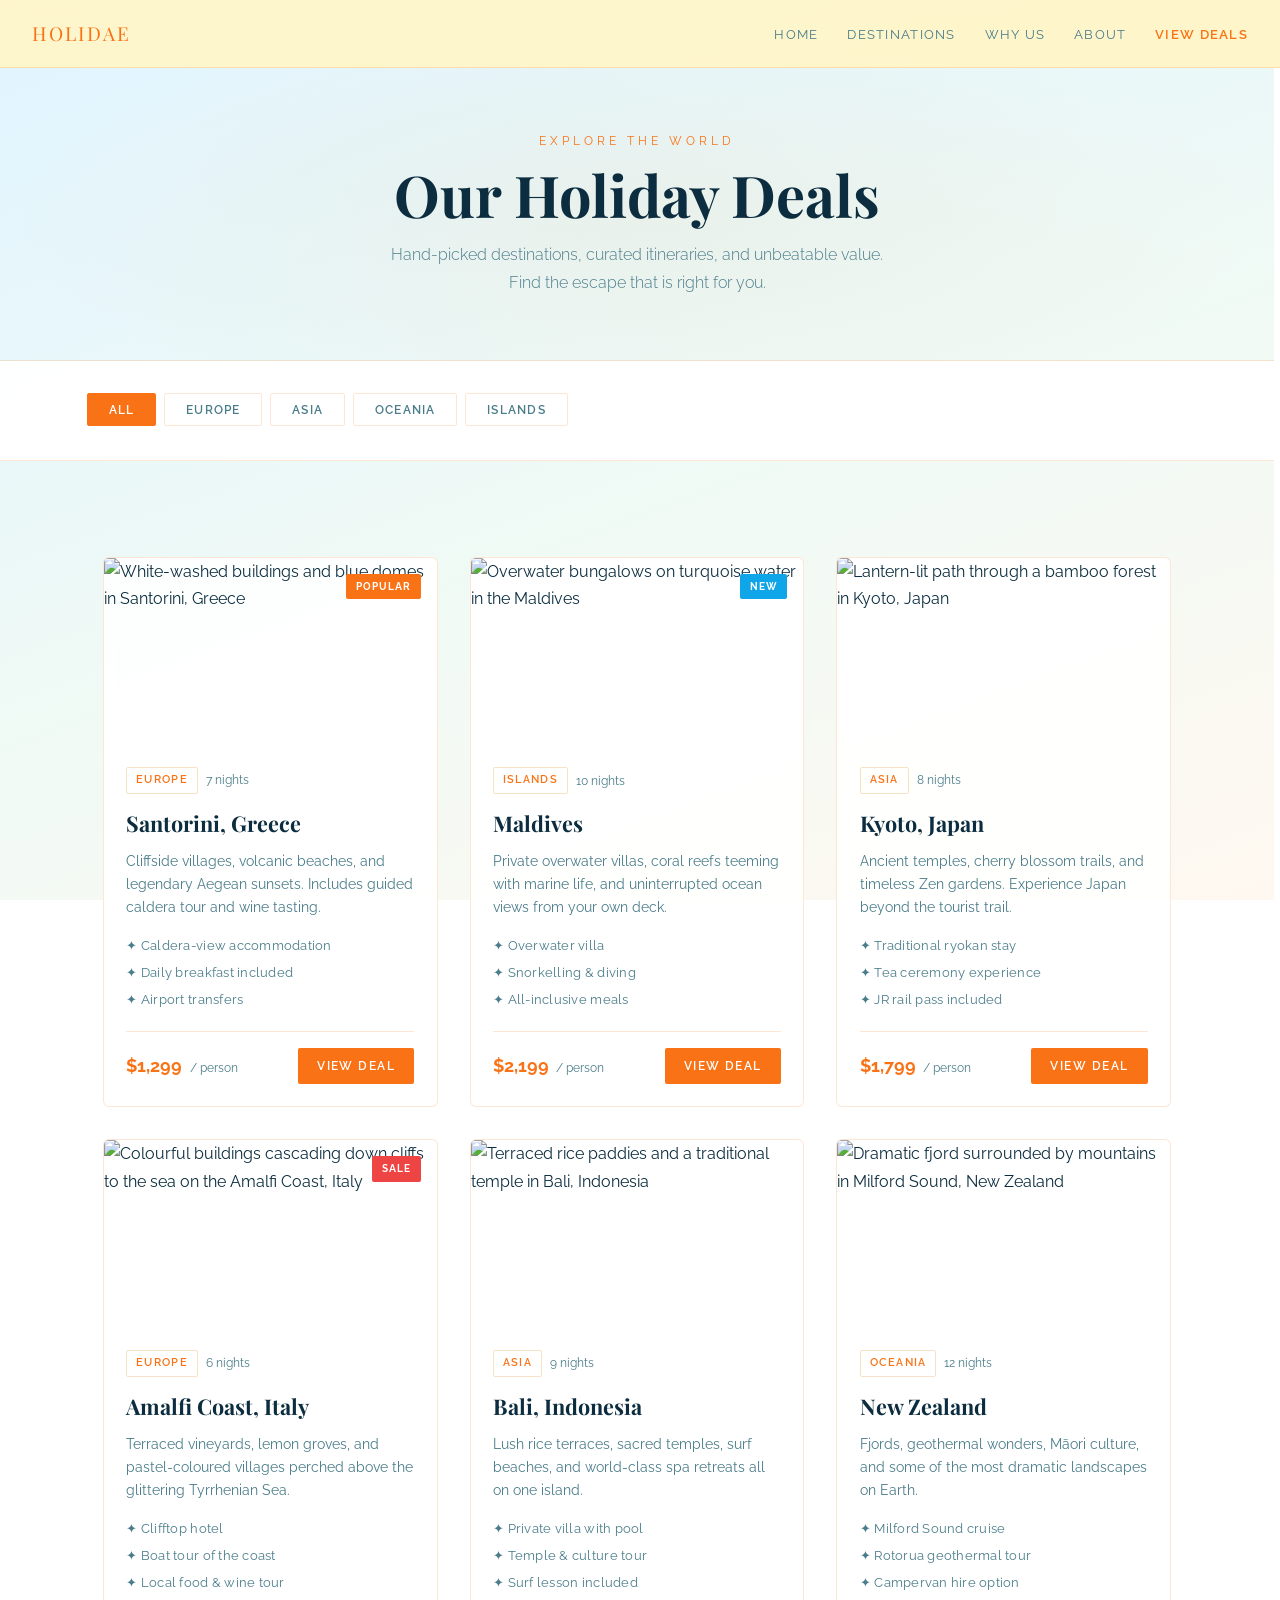
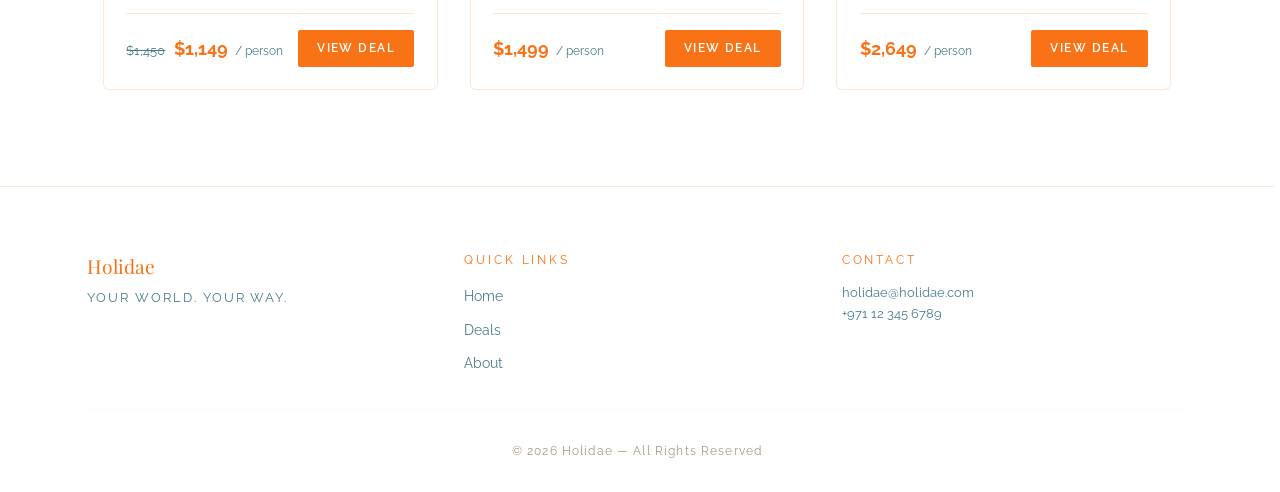
==== Deals/deals.html @ d0d1f253 "Summary (required) Description" ====
<!DOCTYPE html>
<html lang="en">
<head>
  <meta charset="UTF-8" />
  <!-- Viewport meta tag ensures correct scaling on mobile devices. -->
  <meta name="viewport" content="width=device-width, initial-scale=1.0" />
  <title> Holidae</title>

  <!-- Google Fonts: same as index.html for visual consistency. -->
  <link rel="preconnect" href="https://fonts.googleapis.com" />
  <link rel="preconnect" href="https://fonts.gstatic.com" crossorigin />
  <link href="https://fonts.googleapis.com/css2?family=Playfair+Display:wght@400;700&family=Raleway:wght@300;400;600&display=swap" rel="stylesheet" />

  <!-- Shared stylesheet. -->
  <link rel="stylesheet" href="../Home_Page/styles.css" />

  <!-- Page-specific styles scoped to Deals.html. -->
  <link rel="stylesheet" href="deals.css" />
  <!-- Favicon: the small icon shown in the browser tab. -->
  <link rel="apple-touch-icon" sizes="180x180" href="../Home_Page/assets/apple-touch-icon.png">
  <link rel="icon" type="image/png" sizes="32x32" href="../Home_Page/assets/favicon-32x32.png">
  <link rel="icon" type="image/png" sizes="16x16" href="../Home_Page/assets/favicon-16x16.png">
  <link rel="manifest" href="../Home_Page/assets/site.webmanifest">
</head>

<body>

  <!-- NAVIGATION — identical structure to index.html for consistency. -->
  <nav id="navbar">
    <a href="../Home_Page/index.html" class="nav-brand"> Holidae</a>

    <button class="hamburger" id="hamburger" aria-label="Toggle navigation" aria-expanded="false">
      <span></span>
      <span></span>
      <span></span>
    </button>

    <ul class="nav-links" id="nav-links">
      <li><a href="../Home_Page/index.html"           class="nav-link">Home</a></li>
      <li><a href="../Home_Page/index.html#destinations" class="nav-link">Destinations</a></li>
      <li><a href="../Home_Page/index.html#why-us"    class="nav-link">Why Us</a></li>
      <li><a href="../Home_Page/index.html#about"     class="nav-link">About</a></li>
      <!-- Active page is highlighted via the .nav-active class. -->
      <li><a href="deals.html"        class="nav-link nav-cta nav-active">View Deals</a></li>
    </ul>
  </nav>


  <!-- PAGE HERO -->
  <!-- Compact banner — shorter than the landing page hero. -->
  <header class="page-hero">
    <div class="page-hero__inner">
      <p class="section-label">Explore the World</p>
      <h1 class="page-hero__title">Our Holiday Deals</h1>
      <p class="page-hero__sub">
        Hand-picked destinations, curated itineraries, and unbeatable value.
        Find the escape that is right for you.
      </p>
    </div>
  </header>


  <!-- FILTER BAR -->
  <!-- JavaScript-powered category filter. Buttons toggle the visible cards by matching data-region attributes on each Deal card. -->
  <section class="filter-bar" aria-label="Filter Deals by region">
    <div class="filter-bar__inner">
      <!-- data-filter="all" shows every card. Other values match data-region. -->
      <button class="filter-btn filter-btn--active" data-filter="all">All</button>
      <button class="filter-btn" data-filter="europe">Europe</button>
      <button class="filter-btn" data-filter="asia">Asia</button>
      <button class="filter-btn" data-filter="oceania">Oceania</button>
      <button class="filter-btn" data-filter="maldives">Islands</button>
    </div>
  </section>


  <!-- DealS GRID -->
  <!-- Each <article> is a Deal card. The data-region attribute is read by the filter JS to show/hide cards by category. -->
  <main id="deals-grid">
    <div class="dea-grid" id="dea-grid">

      <!-- Deal 1: Santorini -->
      <article class="dea-card" data-region="europe">
        <div class="dea-card__img-wrap">
          <img
            src="https://images.unsplash.com/photo-1570077188670-e3a8d69ac5ff?w=800&q=80"
            alt="White-washed buildings and blue domes in Santorini, Greece"
            loading="lazy"
          />
          <span class="dea-card__badge">Popular</span>
        </div>
        <div class="dea-card__body">
          <div class="dea-card__meta">
            <span class="dea-card__region">Europe</span>
            <span class="dea-card__duration">7 nights</span>
          </div>
          <h2 class="dea-card__name">Santorini, Greece</h2>
          <p class="dea-card__desc">
            Cliffside villages, volcanic beaches, and legendary Aegean sunsets.
            Includes guided caldera tour and wine tasting.
          </p>
          <!-- Highlights list for quick scanning. -->
          <ul class="dea-card__highlights">
            <li>✦ Caldera-view accommodation</li>
            <li>✦ Daily breakfast included</li>
            <li>✦ Airport transfers</li>
          </ul>
          <div class="dea-card__footer">
            <div>
              <span class="dea-card__price">$1,299</span>
              <span class="dea-card__per">/ person</span>
            </div>
            <!-- Links to the dedicated Santorini detail page. -->
            <a href="../Santorini/santorini.html" class="btn btn--primary btn--sm">View Deal</a>
          </div>
        </div>
      </article>


      <!-- Deal 2: Maldives -->
      <article class="dea-card" data-region="maldives">
        <div class="dea-card__img-wrap">
          <img
            src="https://images.unsplash.com/photo-1514282401047-d79a71a590e8?w=800&q=80"
            alt="Overwater bungalows on turquoise water in the Maldives"
            loading="lazy"
          />
          <span class="dea-card__badge dea-card__badge--new">New</span>
        </div>
        <div class="dea-card__body">
          <div class="dea-card__meta">
            <span class="dea-card__region">Islands</span>
            <span class="dea-card__duration">10 nights</span>
          </div>
          <h2 class="dea-card__name">Maldives</h2>
          <p class="dea-card__desc">
            Private overwater villas, coral reefs teeming with marine life,
            and uninterrupted ocean views from your own deck.
          </p>
          <ul class="dea-card__highlights">
            <li>✦ Overwater villa</li>
            <li>✦ Snorkelling & diving</li>
            <li>✦ All-inclusive meals</li>
          </ul>
          <div class="dea-card__footer">
            <div>
              <span class="dea-card__price">$2,199</span>
              <span class="dea-card__per">/ person</span>
            </div>
            <a href="../Santorini/santorini.html" class="btn btn--primary btn--sm">View Deal</a>
          </div>
        </div>
      </article>


      <!-- Deal 3: Kyoto -->
      <article class="dea-card" data-region="asia">
        <div class="dea-card__img-wrap">
          <img
            src="https://images.unsplash.com/photo-1493976040374-85c8e12f0c0e?w=800&q=80"
            alt="Lantern-lit path through a bamboo forest in Kyoto, Japan"
            loading="lazy"
          />
        </div>
        <div class="dea-card__body">
          <div class="dea-card__meta">
            <span class="dea-card__region">Asia</span>
            <span class="dea-card__duration">8 nights</span>
          </div>
          <h2 class="dea-card__name">Kyoto, Japan</h2>
          <p class="dea-card__desc">
            Ancient temples, cherry blossom trails, and timeless Zen gardens.
            Experience Japan beyond the tourist trail.
          </p>
          <ul class="dea-card__highlights">
            <li>✦ Traditional ryokan stay</li>
            <li>✦ Tea ceremony experience</li>
            <li>✦ JR rail pass included</li>
          </ul>
          <div class="dea-card__footer">
            <div>
              <span class="dea-card__price">$1,799</span>
              <span class="dea-card__per">/ person</span>
            </div>
            <a href="../Kyoto/kyoto.html" class="btn btn--primary btn--sm">View Deal</a>
          </div>
        </div>
      </article>


      <!-- Deal 4: Amalfi Coast -->
      <article class="dea-card" data-region="europe">
        <div class="dea-card__img-wrap">
          <img
            src="https://images.unsplash.com/photo-1533587851505-d119e13fa0d7?w=800&q=80"
            alt="Colourful buildings cascading down cliffs to the sea on the Amalfi Coast, Italy"
            loading="lazy"
          />
          <span class="dea-card__badge dea-card__badge--sale">Sale</span>
        </div>
        <div class="dea-card__body">
          <div class="dea-card__meta">
            <span class="dea-card__region">Europe</span>
            <span class="dea-card__duration">6 nights</span>
          </div>
          <h2 class="dea-card__name">Amalfi Coast, Italy</h2>
          <p class="dea-card__desc">
            Terraced vineyards, lemon groves, and pastel-coloured villages
            perched above the glittering Tyrrhenian Sea.
          </p>
          <ul class="dea-card__highlights">
            <li>✦ Clifftop hotel</li>
            <li>✦ Boat tour of the coast</li>
            <li>✦ Local food & wine tour</li>
          </ul>
          <div class="dea-card__footer">
            <div>
              <!-- Strike-through shows original price before the sale. -->
              <span class="dea-card__price--old">$1,450</span>
              <span class="dea-card__price">$1,149</span>
              <span class="dea-card__per">/ person</span>
            </div>
            <a href="../Santorini/santorini.html" class="btn btn--primary btn--sm">View Deal</a>
          </div>
        </div>
      </article>


      <!-- Deal 5: Bali -->
      <article class="dea-card" data-region="asia">
        <div class="dea-card__img-wrap">
          <img
            src="https://images.unsplash.com/photo-1537996194471-e657df975ab4?w=800&q=80"
            alt="Terraced rice paddies and a traditional temple in Bali, Indonesia"
            loading="lazy"
          />
        </div>
        <div class="dea-card__body">
          <div class="dea-card__meta">
            <span class="dea-card__region">Asia</span>
            <span class="dea-card__duration">9 nights</span>
          </div>
          <h2 class="dea-card__name">Bali, Indonesia</h2>
          <p class="dea-card__desc">
            Lush rice terraces, sacred temples, surf beaches, and world-class
            spa retreats all on one island.
          </p>
          <ul class="dea-card__highlights">
            <li>✦ Private villa with pool</li>
            <li>✦ Temple & culture tour</li>
            <li>✦ Surf lesson included</li>
          </ul>
          <div class="dea-card__footer">
            <div>
              <span class="dea-card__price">$1,499</span>
              <span class="dea-card__per">/ person</span>
            </div>
            <a href="../Santorini/santorini.html" class="btn btn--primary btn--sm">View Deal</a>
          </div>
        </div>
      </article>


      <!-- Deal 6: New Zealand -->
      <article class="dea-card" data-region="oceania">
        <div class="dea-card__img-wrap">
          <img
            src="https://images.unsplash.com/photo-1507699622108-4be3abd695ad?w=800&q=80"
            alt="Dramatic fjord surrounded by mountains in Milford Sound, New Zealand"
            loading="lazy"
          />
        </div>
        <div class="dea-card__body">
          <div class="dea-card__meta">
            <span class="dea-card__region">Oceania</span>
            <span class="dea-card__duration">12 nights</span>
          </div>
          <h2 class="dea-card__name">New Zealand</h2>
          <p class="dea-card__desc">
            Fjords, geothermal wonders, Māori culture, and some of the most
            dramatic landscapes on Earth.
          </p>
          <ul class="dea-card__highlights">
            <li>✦ Milford Sound cruise</li>
            <li>✦ Rotorua geothermal tour</li>
            <li>✦ Campervan hire option</li>
          </ul>
          <div class="dea-card__footer">
            <div>
              <span class="dea-card__price">$2,649</span>
              <span class="dea-card__per">/ person</span>
            </div>
            <a href="../Santorini/santorini.html" class="btn btn--primary btn--sm">View Deal</a>
          </div>
        </div>
      </article>

    </div><!-- /.dea-grid -->

    <!-- Shown by JS when no cards match the active filter. -->
    <p class="no-results" id="no-results" aria-live="polite">
      No Deals found for this region. Try a different filter.
    </p>

  </main><!-- /#Deals-grid -->


  <!-- FOOTER — same structure as index.html. -->
  <footer>
    <div class="footer-inner">
      <div class="footer-col">
        <p class="footer-brand"> Holidae</p>
        <p class="footer-tagline">Your world. Your way.</p>
      </div>
      <nav class="footer-col" aria-label="Footer navigation">
        <p class="footer-heading">Quick Links</p>
        <ul class="footer-links">
          <li><a href="../Home_Page/index.html">Home</a></li>
          <li><a href="deals.html">Deals</a></li>
          <li><a href="../Home_Page/index.html#about">About</a></li>
        </ul>
      </nav>
      <div class="footer-col">
        <p class="footer-heading">Contact</p>
        <p>holidae@holidae.com</p>
        <p>+971 12 345 6789</p>
      </div>
    </div>
    <p class="footer-copy">
      &copy; 2026  Holidae &mdash; All Rights Reserved
    </p>
  </footer>


  <!-- Shared JS for hamburger nav. -->
  <script src="../Home_Page/script.js"></script>
  <!-- Page-specific JS for the filter functionality. -->
  <script src="deals.js"></script>

</body>
</html>
---- Home_Page/styles.css ----
/* 1. CSS CUSTOM PROPERTIES */
/* Centralised variables make it easy to change the whole colour palette or
typography from one place, and ensure consistency across every element. */

:root {
  /* Colours */
  --bg-dark:       #ffffff;
  --bg-mid:        #f0f9ff;
  --accent:        #f97316;
  --accent-glow:   rgba(249, 115, 22, 0.25);
  --accent-dim:    rgba(249, 115, 22, 0.10);
  --text-light:    #0c2d3f;
  --text-dim:      #4a7c8a;
  --card-bg:       rgba(255, 255, 255, 0.88);
  --border:        rgba(249, 115, 22, 0.18);

  /* Typography */
  --font-display:  'Playfair Display', Georgia, serif;
  --font-body:     'Raleway', 'Trebuchet MS', sans-serif;

  /* Spacing scale */
  --space-xs:  0.5rem;
  --space-sm:  1rem;
  --space-md:  2rem;
  --space-lg:  4rem;
  --space-xl:  6rem;

  /* Layout */
  --max-width: 1100px;
  --nav-height: 68px;

  /* Transitions */
  --transition: 0.3s ease;
}


/* 2. RESET & BASE */
/* Normalise browser defaults and set sensible global rules. */
*, *::before, *::after {
  box-sizing: border-box;
  margin: 0;
  padding: 0;
}

html {
  /* Smooth scrolling when anchor links are clicked. */
  scroll-behavior: smooth;
  /* Prevent layout shift when a scrollbar appears. */
  scrollbar-gutter: stable;
}

body {
  font-family: var(--font-body);
  font-size: 1rem;
  line-height: 1.7;
  color: var(--text-light);
  background: linear-gradient(160deg, #e0f4ff 0%, #f0faf5 55%, #fff8f0 100%);
  background-attachment: fixed;
  min-height: 100vh;
  overflow-x: hidden;
}

img {
  /* Images never overflow their container. */
  max-width: 100%;
  display: block;
}

a {
  color: inherit;
  text-decoration: none;
}

ul {
  list-style: none;
}

/* Thin, themed scrollbar for Webkit browsers. */
::-webkit-scrollbar       { width: 6px; }
::-webkit-scrollbar-track { background: #f0f9ff; }
::-webkit-scrollbar-thumb { background: rgba(249,115,22,0.3); border-radius: 3px; }


/* 3. REUSABLE COMPONENTS */
/* Buttons */
/* .btn is the base class. Modifier classes (--primary, --outline, --sm)
are layered on top. This BEM-style pattern keeps styles composable. */
.btn {
  display: inline-block;
  padding: 0.85rem 2.2rem;
  font-family: var(--font-body);
  font-size: 0.85rem;
  font-weight: 600;
  letter-spacing: 0.12em;
  text-transform: uppercase;
  cursor: pointer;
  border: none;
  border-radius: 2px;
  transition: color var(--transition),
              background var(--transition),
              box-shadow var(--transition),
              transform var(--transition);
  position: relative;
  overflow: hidden;
}

/* Subtle lift on any button hover. */
.btn:hover {
  transform: translateY(-2px);
}

/* Filled gold button. */
.btn--primary {
  background: var(--accent);
  color: var(--bg-dark);
}
.btn--primary:hover {
  background: #ea6a0a;
  box-shadow: 0 8px 24px var(--accent-glow);
}

/* Bordered transparent button. */
.btn--outline {
  background: transparent;
  border: 1.5px solid var(--accent);
  color: var(--accent);
}
.btn--outline:hover {
  background: var(--accent);
  color: var(--bg-dark);
  box-shadow: 0 8px 24px var(--accent-glow);
}

/* Small variant used inside cards. */
.btn--sm {
  padding: 0.5rem 1.2rem;
  font-size: 0.75rem;
  background: var(--accent);
  color: var(--bg-dark);
}
.btn--sm:hover {
  background: #ea6a0a;
  box-shadow: 0 4px 14px var(--accent-glow);
}

/* --- Section Labels (eyebrow text above headings) --- */
.section-label {
  display: block;
  font-size: 0.72rem;
  letter-spacing: 0.35em;
  text-transform: uppercase;
  color: var(--accent);
  margin-bottom: 0.5rem;
}

/* --- Section Titles --- */
.section-title {
  font-family: var(--font-display);
  /* clamp() creates fluid typography:
     minimum 1.8rem → scales with viewport → maximum 2.8rem.
     This eliminates the need for separate media query overrides. */
  font-size: clamp(1.8rem, 4vw, 2.8rem);
  line-height: 1.2;
  color: var(--text-light);
  margin-bottom: var(--space-md);
}

/* --- Centred Section Wrapper --- */
.section-inner {
  max-width: var(--max-width);
  margin: 0 auto;
  padding: 0 var(--space-sm);
}


/* 4. NAVIGATION */
/* Mobile-first: hamburger visible, links hidden by default. */
/* At 768px+ the hamburger hides and links appear inline. */

#navbar {
  position: fixed;
  top: 0;
  left: 0;
  width: 100%;
  height: var(--nav-height);
  display: flex;
  align-items: center;
  justify-content: space-between;
  padding: 0 var(--space-md);
  background: rgba(255, 245, 199, 0.92);
  backdrop-filter: blur(12px);
  -webkit-backdrop-filter: blur(12px); /* Safari prefix */
  border-bottom: 1px solid var(--border);
  z-index: 1000;
  isolation: isolate; /* Creates a new stacking context for the nav, ensuring dropdowns appear above other content. */
}

/* Brand name in the nav. */
.nav-brand {
  font-family: var(--font-display);
  font-size: 1.2rem;
  letter-spacing: 0.1em;
  color: var(--accent);
  text-transform: uppercase;
}

/* Hamburger button — shown on mobile, hidden on desktop. */
/* Three <span> children form the three icon bars. */
.hamburger {
  display: flex;          
  flex-direction: column;
  justify-content: space-between;
  width: 26px;
  height: 18px;
  background: none;
  border: none;
  cursor: pointer;
  padding: 0;
  z-index: 1001;
}

.hamburger span {
  display: block;
  width: 100%;
  height: 2px;
  background: var(--accent);
  border-radius: 2px;
  /* Animate each bar for the open/close morph effect. */
  transition: transform var(--transition), opacity var(--transition);
  transform-origin: center;
}

/* When the nav is open, the JS adds .nav-open to #navbar. */
/* These rules morph the three bars into an X shape. */
#navbar.nav-open .hamburger span:nth-child(1) {
  transform: translateY(8px) rotate(45deg);
}
#navbar.nav-open .hamburger span:nth-child(2) {
  opacity: 0;
  transform: scaleX(0);
}
#navbar.nav-open .hamburger span:nth-child(3) {
  transform: translateY(-8px) rotate(-45deg);
}

/* Nav links — hidden on mobile, dropdown when open. */
.nav-links {
  /* Hidden off-screen by default on mobile. */
  display: flex;
  flex-direction: column;
  gap: 0;
  position: absolute;
  top: var(--nav-height);
  left: 0;
  width: 100%;
  background: rgba(253, 253, 253, 0.92);
  border-bottom: 1px solid var(--border);
  padding: var(--space-sm) 0;
  /* Slide-down animation handled by max-height transition. */
  max-height: 0;
  overflow: hidden;
  padding: 0; /* Remove padding when closed to prevent extra space. */
  border-bottom: none; /* Remove border when closed to prevent visual glitch. */
  transition: max-height 0.4s ease, padding 0.4s ease;
  z-index: 1001;

}

/* When the hamburger is clicked, JS adds .nav-open to #navbar. */
#navbar.nav-open .nav-links {
  max-height: 400px; /* Large enough to reveal all links. */
  padding: var(--space-sm) 0;
}

.nav-links a {
  display: block;
  padding: 0.75rem var(--space-md);
  font-size: 0.85rem;
  letter-spacing: 0.1em;
  text-transform: uppercase;
  color: var(--text-dim);
  transition: color var(--transition), padding-left var(--transition);
}

.nav-links a:hover {
  color: var(--accent);
  padding-left: calc(var(--space-md) + 6px); 
}

/* Highlighting the "View Deals" button. */
.nav-cta {
  color: var(--accent) !important;
  font-weight: 600;
}


/* 5. HERO SECTION */
#home {
  min-height: 100vh;
  display: flex;
  flex-direction: column;
  justify-content: center;
  align-items: center;
  text-align: center;
  /* Top padding clears the fixed nav; bottom padding for breathing room. */
  padding: calc(var(--nav-height) + var(--space-lg)) var(--space-sm) var(--space-xl);
  position: relative;
  overflow: hidden;
}

/* Decorative ambient orbs — positioned absolutely behind content. */
.hero-orb {
  position: absolute;
  border-radius: 50%;
  filter: blur(80px);
  pointer-events: none;
  z-index: 0;
}
.hero-orb--1 {
  width: 420px;
  height: 420px;
  background: radial-gradient(circle, rgba(249,115,22,0.10), transparent 70%);
  top: 20%;
  left: 50%;
  transform: translateX(-50%);
  animation: orb-drift 8s ease-in-out infinite alternate;
}
.hero-orb--2 {
  width: 260px;
  height: 260px;
  background: radial-gradient(circle, rgba(56,189,248,0.12), transparent 70%);
  bottom: 15%;
  right: 10%;
  animation: orb-drift 11s ease-in-out infinite alternate-reverse;
}

@keyframes orb-drift {
  from { transform: translateX(-50%) translateY(0); }
  to   { transform: translateX(-50%) translateY(30px); }
}

/* Eyebrow label above the main heading. */
.hero-eyebrow {
  font-size: 0.72rem;
  letter-spacing: 0.3em;
  text-transform: uppercase;
  color: var(--accent);
  margin-bottom: 1.2rem;
  position: relative;
  z-index: 1;
  animation: fade-in-up 0.9s ease both;
}

/* Main heading uses fluid sizing via clamp(). */
.hero-heading {
  font-family: var(--font-display);
  font-size: clamp(2.4rem, 8vw, 5rem);
  letter-spacing: 0.03em;
  line-height: 1.15;
  color: var(--text-light);
  position: relative;
  z-index: 1;
  animation: fade-in-up 0.9s ease 0.15s both;
}

/* Gold accent word in the heading. */
.hero-heading span {
  color: var(--accent);
  text-shadow: 0 0 32px var(--accent-glow);
}

.hero-sub {
  max-width: 540px;
  margin-top: 1.2rem;
  font-size: 1rem;
  font-weight: 300;
  line-height: 1.8;
  color: var(--text-dim);
  position: relative;
  z-index: 1;
  animation: fade-in-up 0.9s ease 0.3s both;
}

/* Button row — stacked on mobile, side-by-side on desktop. */
.hero-btns {
  display: flex;
  flex-direction: column;
  align-items: center;
  gap: var(--space-sm);
  margin-top: var(--space-md);
  position: relative;
  z-index: 1;
  animation: fade-in-up 0.9s ease 0.45s both;
}

/* Offer message panel. */
#offer-msg {
  display: none; /* JS toggles this to 'block'. */
  margin-top: var(--space-md);
  padding: 1.1rem 1.8rem;
  border-left: 3px solid var(--accent);
  background: var(--accent-dim);
  color: var(--text-light);
  font-size: 0.95rem;
  line-height: 1.7;
  max-width: 520px;
  text-align: left;
  position: relative;
  z-index: 1;
  animation: fade-in-up 0.5s ease both;
  border-radius: 0 4px 4px 0;
}

/* Shared keyframe used by hero elements. */
@keyframes fade-in-up {
  from { opacity: 0; transform: translateY(24px); }
  to   { opacity: 1; transform: translateY(0);    }
}


/* 6. DESTINATIONS SECTION */
#destinations {
  padding: var(--space-xl) var(--space-sm);
  text-align: center;
}

/* CSS Grid layout for destination cards.
/* Grid-template-columns uses auto-fit + minmax so the browser automatically calculates 
how many columns fit. On a 320px phone: 1 column. */
/* On a 700px tablet: 2 columns. On 1000px+ desktop: 3 columns. */
/* No media queries needed for this specific layout change. */
.cards-grid {
  display: grid;
  grid-template-columns: repeat(auto-fit, minmax(280px, 1fr));
  gap: var(--space-md);
  max-width: var(--max-width);
  margin: 0 auto;
  text-align: left;
}

/* Individual destination card. */
.dest-card {
  background: var(--card-bg);
  border: 1px solid var(--border);
  border-radius: 6px;
  overflow: hidden;
  backdrop-filter: blur(6px);
  transition: transform var(--transition), box-shadow var(--transition);
}

.dest-card:hover {
  transform: translateY(-6px);
  box-shadow: 0 20px 48px rgba(0,0,0,0.4);
}

/* Image wrapper allows the badge to be positioned absolutely. */
.dest-card__img-wrap {
  position: relative;
  overflow: hidden;
/* Fixed aspect ratio so all cards have uniform image height. */
  aspect-ratio: 4 / 3;
}

.dest-card__img-wrap img {
  width: 100%;
  height: 100%;
  object-fit: cover;
  transition: transform 0.5s ease;
}

.dest-card:hover .dest-card__img-wrap img {
  transform: scale(1.06);
}

/* Small badge pinned to the top-right of the card image. */
.dest-card__badge {
  position: absolute;
  top: var(--space-sm);
  right: var(--space-sm);
  background: var(--accent);
  color: var(--bg-dark);
  font-size: 0.68rem;
  font-weight: 700;
  letter-spacing: 0.1em;
  text-transform: uppercase;
  padding: 0.25rem 0.65rem;
  border-radius: 2px;
}

/* Blue-tinted badge for "New" items. */
.dest-card__badge--new {
  background: #4ea8de;
  color: #fff;
}

/* Card text body. */
.dest-card__body {
  padding: 1.4rem;
}

.dest-card__name {
  font-family: var(--font-display);
  font-size: 1.3rem;
  color: var(--text-light);
  margin-bottom: 0.4rem;
}

.dest-card__desc {
  font-size: 0.88rem;
  color: var(--text-dim);
  line-height: 1.6;
  margin-bottom: 1.2rem;
}

/* Price and button sit side by side within the card footer. */
.dest-card__footer {
  display: flex;
  align-items: center;
  justify-content: space-between;
  gap: var(--space-xs);
}

.dest-card__price {
  font-size: 1rem;
  font-weight: 600;
  color: var(--accent);
}

.dest-card__price em {
  font-style: normal;
  font-size: 0.78rem;
  font-weight: 400;
  color: var(--text-dim);
}


/* 7. WHY US / FEATURES SECTION */
#why-us {
  padding: var(--space-xl) var(--space-sm);
  text-align: center;
  background: rgba(255,255,255,0.02);
  border-top: 1px solid var(--border);
  border-bottom: 1px solid var(--border);
}

/* Same auto-fit grid pattern as .cards-grid. */
/* Switches from 1 column (mobile) to 3 columns (desktop) automatically. */
.features-grid {
  display: grid;
  grid-template-columns: repeat(auto-fit, minmax(220px, 1fr));
  gap: var(--space-md);
  max-width: var(--max-width);
  margin: 0 auto;
}

.feature {
  padding: var(--space-md);
  background: var(--card-bg);
  border: 1px solid var(--border);
  border-radius: 6px;
  backdrop-filter: blur(6px);
  transition: border-color var(--transition), transform var(--transition);
}

.feature:hover {
  border-color: var(--accent);
  transform: translateY(-4px);
}

.feature__title {
  font-family: var(--font-display);
  font-size: 1.15rem;
  color: var(--text-light);
  margin-bottom: 0.6rem;
}

.feature__desc {
  font-size: 0.88rem;
  color: var(--text-dim);
  line-height: 1.7;
}


/* 8. VIDEO SECTION */
#video {
  padding: var(--space-xl) var(--space-sm);
  text-align: center;
}
/* This ensures the video is never distorted or overflows on small screens. */
.video-wrap {
  width: 100%;
  max-width: 800px;
  margin: 0 auto;
  aspect-ratio: 16 / 9;
  border-radius: 6px;
  overflow: hidden;
  border: 1px solid var(--border);
  box-shadow: 0 24px 60px rgba(0,0,0,0.5);
}

.video-wrap iframe {
  width: 100%;
  height: 100%;
  border: none;
}

/* 9. ABOUT SECTION */
#about {
  padding: var(--space-xl) var(--space-sm);
  display: flex;
  justify-content: center;
  text-align: center;
}

.about-card {
  background: var(--card-bg);
  border: 1px solid var(--border);
  border-radius: 6px;
  padding: clamp(2rem, 5vw, 3.5rem); /* Fluid padding. */
  max-width: 660px;
  width: 100%;
  backdrop-filter: blur(8px);
}

.about-card p {
  color: var(--text-dim);
  line-height: 1.85;
  font-size: 0.97rem;
}


/* 10. FOOTER */
footer {
  border-top: 1px solid var(--border);
  padding: var(--space-lg) var(--space-sm) var(--space-md);
}

/* Three-column layout on desktop, stacked on mobile. */
.footer-inner {
  display: grid;
  grid-template-columns: 1fr;
  gap: var(--space-md);
  max-width: var(--max-width);
  margin: 0 auto var(--space-md);
  text-align: center;
}

.footer-brand {
  font-family: var(--font-display);
  font-size: 1.2rem;
  color: var(--accent);
  margin-bottom: 0.3rem;
}

.footer-tagline {
  font-size: 0.82rem;
  color: var(--text-dim);
  letter-spacing: 0.15em;
  text-transform: uppercase;
}

.footer-heading {
  font-size: 0.72rem;
  letter-spacing: 0.25em;
  text-transform: uppercase;
  color: var(--accent);
  margin-bottom: 0.8rem;
}

.footer-links li + li {
  margin-top: 0.4rem;
}

.footer-links a {
  font-size: 0.88rem;
  color: var(--text-dim);
  transition: color var(--transition);
}

.footer-links a:hover {
  color: var(--accent);
}

footer p {
  font-size: 0.82rem;
  color: var(--text-dim);
  line-height: 1.6;
}

.footer-copy {
  text-align: center;
  font-size: 0.72rem;
  letter-spacing: 0.1em;
  color: rgb(168, 152, 128);
  padding-top: var(--space-md);
  border-top: 1px solid rgba(232,160,69,0.06);
  max-width: var(--max-width);
  margin: 0 auto;
}


/* MEDIA QUERIES */
/* Mobile-first approach: base styles above target small screens. */
/* The queries below progressively enhance for larger viewports. */

/* TABLET — 600px and wider */
@media (min-width: 600px) {

  /* Hero buttons sit side by side. */
  .hero-btns {
    flex-direction: row;
    justify-content: center;
  }

  /* Footer columns: 2-column grid. */
  .footer-inner {
    grid-template-columns: repeat(2, 1fr);
    text-align: left;
  }
}


/* DESKTOP — 768px and wider */
@media (min-width: 768px) {

  /* --- Navigation ---
     Hide the hamburger and show inline links on desktop. */
  .hamburger {
    display: none;
  }

  .nav-links {
    /* Override the mobile dropdown styles. */
    position: static;
    flex-direction: row;
    align-items: center;
    gap: 1.8rem;
    max-height: none; /* Remove the mobile slide-down constraint. */
    overflow: visible;
    background: none;
    border: none;
    padding: 0;
    width: auto;
  }

  .nav-links a {
    padding: 0;
    font-size: 0.8rem;
    display: inline;
  }

  /* Remove indent hover effect on desktop. */
  .nav-links a:hover {
    padding-left: 0;
    color: var(--accent);
  }

  /* Footer: 3-column layout. */
  .footer-inner {
    grid-template-columns: repeat(3, 1fr);
  }
}


/* LARGE DESKTOP — 1024px and wider */
@media (min-width: 1024px) {

  /* Increase section padding on large screens for a more spacious feel. */
  #destinations,
  #why-us,
  #video,
  #about {
    padding: calc(var(--space-xl) * 1.25) var(--space-md);
  }
}
---- Deals/deals.css ----
/* PAGE HERO */
/* Compact banner at the top of the page, shorter than the landing hero. */
.page-hero {
  min-height: 38vh;
  display: flex;
  align-items: flex-end;
  justify-content: center;
  text-align: center;
  /* Top padding clears the fixed nav bar. */
  padding: calc(var(--nav-height) + var(--space-lg)) var(--space-sm) var(--space-lg);
  position: relative;
  overflow: hidden;
  border-bottom: 1px solid var(--border);
}

/* Subtle radial glow behind the hero text. */
.page-hero::before {
  content: '';
  position: absolute;
  inset: 0;
  background: radial-gradient(ellipse at 50% 60%, rgba(232,160,69,0.08) 0%, transparent 70%);
  pointer-events: none;
}

.page-hero__inner {
  position: relative;
  z-index: 1;
}

.page-hero__title {
  font-family: var(--font-display);
  font-size: clamp(2rem, 5vw, 3.6rem);
  color: var(--text-light);
  line-height: 1.2;
  margin-bottom: 0.8rem;
}

.page-hero__sub {
  max-width: 500px;
  margin: 0 auto;
  font-size: 0.97rem;
  font-weight: 300;
  color: var(--text-dim);
  line-height: 1.75;
}


/* FILTER BAR */
/* Horizontally scrollable row of filter buttons. */
/* overflow-x: auto allows the row to scroll on narrow mobile screens without wrapping onto multiple lines. */
.filter-bar {
  padding: var(--space-md) var(--space-sm);
  border-bottom: 1px solid var(--border);
  position: sticky;
  /* Sticks just below the fixed nav. */
  top: var(--nav-height);
  background: rgba(255, 255, 255, 0.96);
  backdrop-filter: blur(10px);
  -webkit-backdrop-filter: blur(10px);
  z-index: 100;
}

.filter-bar__inner {
  display: flex;
  gap: var(--space-xs);
  max-width: var(--max-width);
  margin: 0 auto;
  /* Allow horizontal scroll on very small screens. */
  overflow-x: auto;
  /* Hide scrollbar visually while keeping it functional. */
  scrollbar-width: none;
  -ms-overflow-style: none;
  padding-bottom: 2px; /* Prevent box-shadow clip. */
}

.filter-bar__inner::-webkit-scrollbar {
  display: none;
}

/* Individual filter button. */
.filter-btn {
  flex-shrink: 0; /* Prevent buttons from shrinking on small screens. */
  padding: 0.5rem 1.3rem;
  background: transparent;
  border: 1px solid var(--border);
  border-radius: 2px;
  color: var(--text-dim);
  font-family: var(--font-body);
  font-size: 0.78rem;
  font-weight: 600;
  letter-spacing: 0.1em;
  text-transform: uppercase;
  cursor: pointer;
  transition: background var(--transition),
              color var(--transition),
              border-color var(--transition);
}

.filter-btn:hover {
  border-color: var(--accent);
  color: var(--accent);
}

/* Active state — applied by JS when a filter is selected. */
.filter-btn--active {
  background: var(--accent);
  border-color: var(--accent);
  color: var(--bg-dark);
}


/* DEALS GRID */
/* Same auto-fit grid pattern as the landing page destinations grid. */
#deals-grid {
  padding: var(--space-xl) var(--space-sm);
  max-width: var(--max-width);
  margin: 0 auto;
}

.dea-grid {
  display: grid;
  grid-template-columns: repeat(auto-fit, minmax(300px, 1fr));
  gap: var(--space-md);
}


/* PACKAGE CARD */
/* Slightly taller and more detailed than the landing page destination cards. */
.dea-card {
  background: var(--card-bg);
  border: 1px solid var(--border);
  border-radius: 6px;
  overflow: hidden;
  backdrop-filter: blur(6px);
  display: flex;
  flex-direction: column;
  transition: transform var(--transition), box-shadow var(--transition);
}

.dea-card:hover {
  transform: translateY(-6px);
  box-shadow: 0 24px 52px rgba(0,0,0,0.12);
}

/* Fixed-ratio image container. */
.dea-card__img-wrap {
  position: relative;
  overflow: hidden;
  aspect-ratio: 16 / 9;
}

.dea-card__img-wrap img {
  width: 100%;
  height: 100%;
  object-fit: cover;
  transition: transform 0.55s ease;
}

.dea-card:hover .dea-card__img-wrap img {
  transform: scale(1.06);
}

/* Badge styles. */
.dea-card__badge {
  position: absolute;
  top: var(--space-sm);
  right: var(--space-sm);
  background: var(--accent);
  color: var(--bg-dark);
  font-size: 0.65rem;
  font-weight: 700;
  letter-spacing: 0.1em;
  text-transform: uppercase;
  padding: 0.25rem 0.6rem;
  border-radius: 2px;
}

.dea-card__badge--new  { background: #0ea5e9; color: #fff; }
.dea-card__badge--sale { background: #ef4444; color: #fff; }

/* Card text body — flex-grow pushes the footer to the bottom. */
.dea-card__body {
  padding: 1.4rem;
  display: flex;
  flex-direction: column;
  flex: 1;
}

/* Row containing region pill and duration. */
.dea-card__meta {
  display: flex;
  align-items: center;
  gap: var(--space-xs);
  margin-bottom: 0.7rem;
}

.dea-card__region {
  font-size: 0.68rem;
  font-weight: 600;
  letter-spacing: 0.12em;
  text-transform: uppercase;
  color: var(--accent);
  border: 1px solid rgba(232,160,69,0.3);
  padding: 0.2rem 0.55rem;
  border-radius: 2px;
}

.dea-card__duration {
  font-size: 0.75rem;
  color: var(--text-dim);
}

.dea-card__name {
  font-family: var(--font-display);
  font-size: 1.35rem;
  color: var(--text-light);
  margin-bottom: 0.5rem;
}

.dea-card__desc {
  font-size: 0.87rem;
  color: var(--text-dim);
  line-height: 1.65;
  margin-bottom: 1rem;
}

/* Highlights bullet list. */
.dea-card__highlights {
  list-style: none;
  margin-bottom: 1.2rem;
  display: flex;
  flex-direction: column;
  gap: 0.3rem;
}

.dea-card__highlights li {
  font-size: 0.82rem;
  color: var(--text-dim);
  letter-spacing: 0.02em;
}

/* Footer pushed to the bottom of the card by flex-grow on the body. */
.dea-card__footer {
  display: flex;
  align-items: center;
  justify-content: space-between;
  gap: var(--space-xs);
  margin-top: auto;
  padding-top: 1rem;
  border-top: 1px solid var(--border);
}

/* Strikethrough original price (sale items). */
.dea-card__price--old {
  font-size: 0.82rem;
  color: var(--text-dim);
  text-decoration: line-through;
  margin-right: 0.3rem;
}

.dea-card__price {
  font-size: 1.15rem;
  font-weight: 700;
  color: var(--accent);
}

.dea-card__per {
  font-size: 0.75rem;
  color: var(--text-dim);
  margin-left: 0.2rem;
}


/* NO RESULTS MESSAGE */
/* Shown by JS when no cards match the active filter. */
.no-results {
  display: none; /* JS shows this when needed. */
  text-align: center;
  padding: var(--space-xl) var(--space-sm);
  color: var(--text-dim);
  font-size: 1rem;
}


/* ACTIVE NAV LINK STYLE */
/* Highlights the current page's nav link in the accent colour. */
.nav-active {
  color: var(--accent) !important;
}


/* MEDIA QUERIES */

/* Single-column cards on very small screens (under 340px). */
@media (max-width: 340px) {
  .dea-grid {
    grid-template-columns: 1fr;
  }
}

/* Two-column grid from 640px upward. */
@media (min-width: 640px) {
  .dea-grid {
    grid-template-columns: repeat(2, 1fr);
  }
}

/* Three-column grid from 960px upward. */
@media (min-width: 960px) {
  .dea-grid {
    grid-template-columns: repeat(3, 1fr);
  }
}
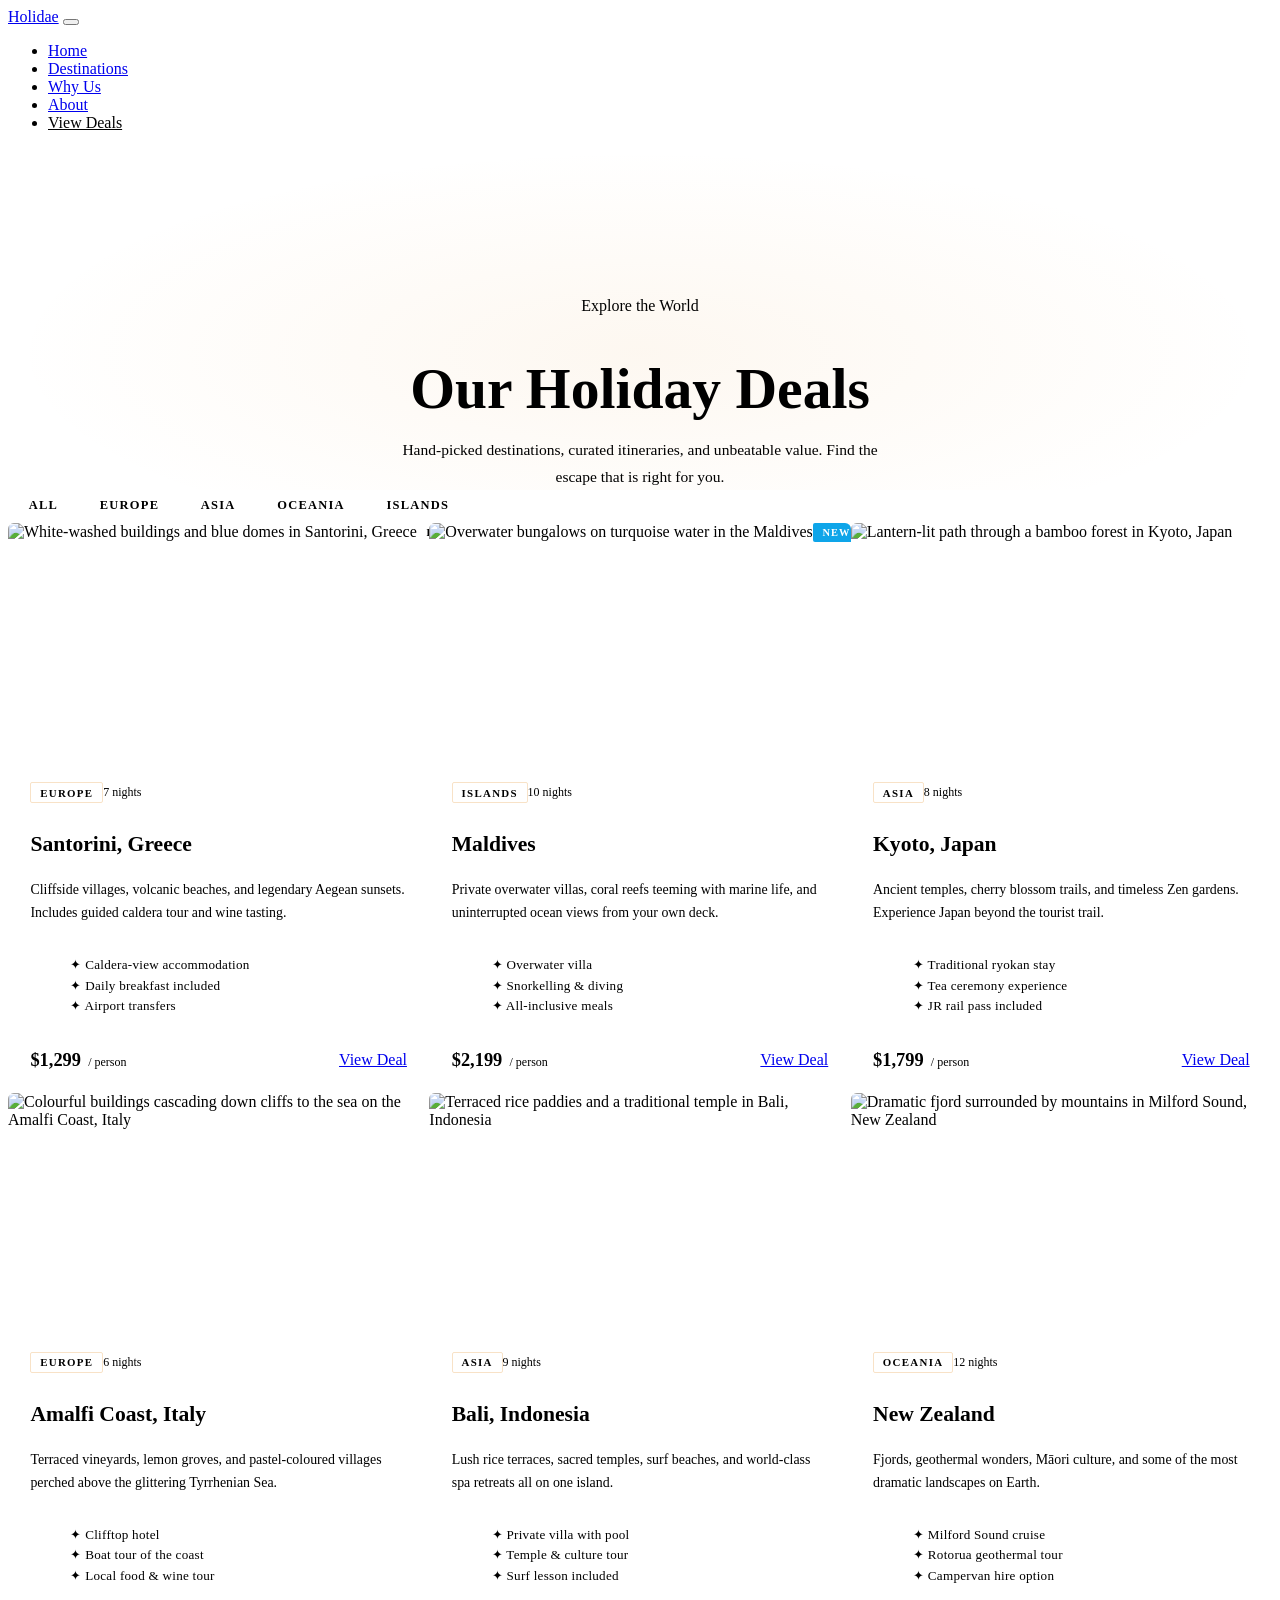
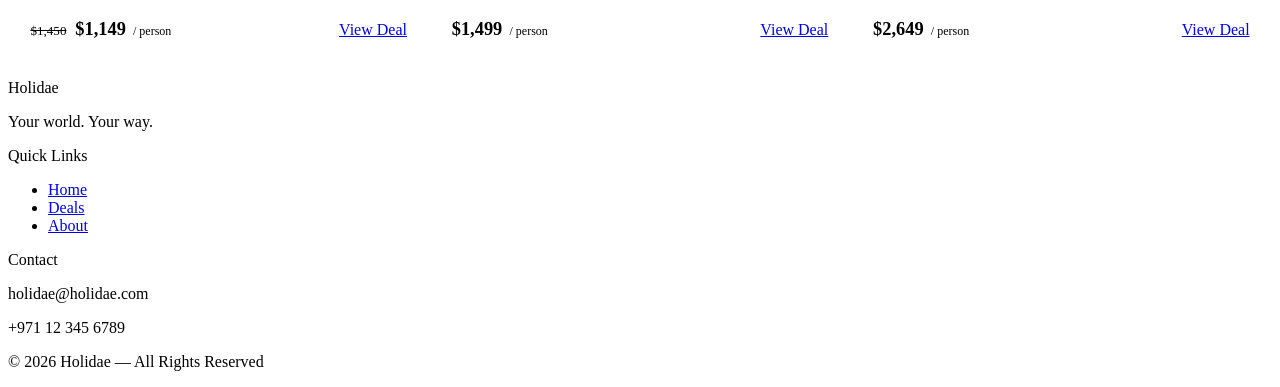
==== commit 4dd2cb3a: "Update deals.html fixing stuff" ====
--- a/Deals/deals.html
+++ b/Deals/deals.html
@@ -12,22 +12,22 @@
   <link href="https://fonts.googleapis.com/css2?family=Playfair+Display:wght@400;700&family=Raleway:wght@300;400;600&display=swap" rel="stylesheet" />
 
   <!-- Shared stylesheet. -->
-  <link rel="stylesheet" href="../Home_Page/styles.css" />
+  <link rel="stylesheet" href="styles.css" />
 
   <!-- Page-specific styles scoped to Deals.html. -->
   <link rel="stylesheet" href="deals.css" />
   <!-- Favicon: the small icon shown in the browser tab. -->
-  <link rel="apple-touch-icon" sizes="180x180" href="../Home_Page/assets/apple-touch-icon.png">
-  <link rel="icon" type="image/png" sizes="32x32" href="../Home_Page/assets/favicon-32x32.png">
-  <link rel="icon" type="image/png" sizes="16x16" href="../Home_Page/assets/favicon-16x16.png">
-  <link rel="manifest" href="../Home_Page/assets/site.webmanifest">
+  <link rel="apple-touch-icon" sizes="180x180" href="assets/apple-touch-icon.png">
+  <link rel="icon" type="image/png" sizes="32x32" href="assets/favicon-32x32.png">
+  <link rel="icon" type="image/png" sizes="16x16" href="assets/favicon-16x16.png">
+  <link rel="manifest" href="assets/site.webmanifest">
 </head>
 
 <body>
 
   <!-- NAVIGATION — identical structure to index.html for consistency. -->
   <nav id="navbar">
-    <a href="../Home_Page/index.html" class="nav-brand"> Holidae</a>
+    <a href="index.html" class="nav-brand"> Holidae</a>
 
     <button class="hamburger" id="hamburger" aria-label="Toggle navigation" aria-expanded="false">
       <span></span>
@@ -36,10 +36,10 @@
     </button>
 
     <ul class="nav-links" id="nav-links">
-      <li><a href="../Home_Page/index.html"           class="nav-link">Home</a></li>
-      <li><a href="../Home_Page/index.html#destinations" class="nav-link">Destinations</a></li>
-      <li><a href="../Home_Page/index.html#why-us"    class="nav-link">Why Us</a></li>
-      <li><a href="../Home_Page/index.html#about"     class="nav-link">About</a></li>
+      <li><a href="index.html"           class="nav-link">Home</a></li>
+      <li><a href="index.html#destinations" class="nav-link">Destinations</a></li>
+      <li><a href="index.html#why-us"    class="nav-link">Why Us</a></li>
+      <li><a href="index.html#about"     class="nav-link">About</a></li>
       <!-- Active page is highlighted via the .nav-active class. -->
       <li><a href="deals.html"        class="nav-link nav-cta nav-active">View Deals</a></li>
     </ul>
@@ -111,7 +111,7 @@
               <span class="dea-card__per">/ person</span>
             </div>
             <!-- Links to the dedicated Santorini detail page. -->
-            <a href="../Santorini/santorini.html" class="btn btn--primary btn--sm">View Deal</a>
+            <a href="Santorini/santorini.html" class="btn btn--primary btn--sm">View Deal</a>
           </div>
         </div>
       </article>
@@ -147,7 +147,7 @@
               <span class="dea-card__price">$2,199</span>
               <span class="dea-card__per">/ person</span>
             </div>
-            <a href="../Santorini/santorini.html" class="btn btn--primary btn--sm">View Deal</a>
+            <a href="Santorini/santorini.html" class="btn btn--primary btn--sm">View Deal</a>
           </div>
         </div>
       </article>
@@ -182,7 +182,7 @@
               <span class="dea-card__price">$1,799</span>
               <span class="dea-card__per">/ person</span>
             </div>
-            <a href="../Kyoto/kyoto.html" class="btn btn--primary btn--sm">View Deal</a>
+            <a href="Kyoto/kyoto.html" class="btn btn--primary btn--sm">View Deal</a>
           </div>
         </div>
       </article>
@@ -220,7 +220,7 @@
               <span class="dea-card__price">$1,149</span>
               <span class="dea-card__per">/ person</span>
             </div>
-            <a href="../Santorini/santorini.html" class="btn btn--primary btn--sm">View Deal</a>
+            <a href="Santorini/santorini.html" class="btn btn--primary btn--sm">View Deal</a>
           </div>
         </div>
       </article>
@@ -255,7 +255,7 @@
               <span class="dea-card__price">$1,499</span>
               <span class="dea-card__per">/ person</span>
             </div>
-            <a href="../Santorini/santorini.html" class="btn btn--primary btn--sm">View Deal</a>
+            <a href="Santorini/santorini.html" class="btn btn--primary btn--sm">View Deal</a>
           </div>
         </div>
       </article>
@@ -290,7 +290,7 @@
               <span class="dea-card__price">$2,649</span>
               <span class="dea-card__per">/ person</span>
             </div>
-            <a href="../Santorini/santorini.html" class="btn btn--primary btn--sm">View Deal</a>
+            <a href="Santorini/santorini.html" class="btn btn--primary btn--sm">View Deal</a>
           </div>
         </div>
       </article>
@@ -315,9 +315,9 @@
       <nav class="footer-col" aria-label="Footer navigation">
         <p class="footer-heading">Quick Links</p>
         <ul class="footer-links">
-          <li><a href="../Home_Page/index.html">Home</a></li>
+          <li><a href="index.html">Home</a></li>
           <li><a href="deals.html">Deals</a></li>
-          <li><a href="../Home_Page/index.html#about">About</a></li>
+          <li><a href="index.html#about">About</a></li>
         </ul>
       </nav>
       <div class="footer-col">
@@ -333,7 +333,7 @@
 
 
   <!-- Shared JS for hamburger nav. -->
-  <script src="../Home_Page/script.js"></script>
+  <script src="script.js"></script>
   <!-- Page-specific JS for the filter functionality. -->
   <script src="deals.js"></script>
 
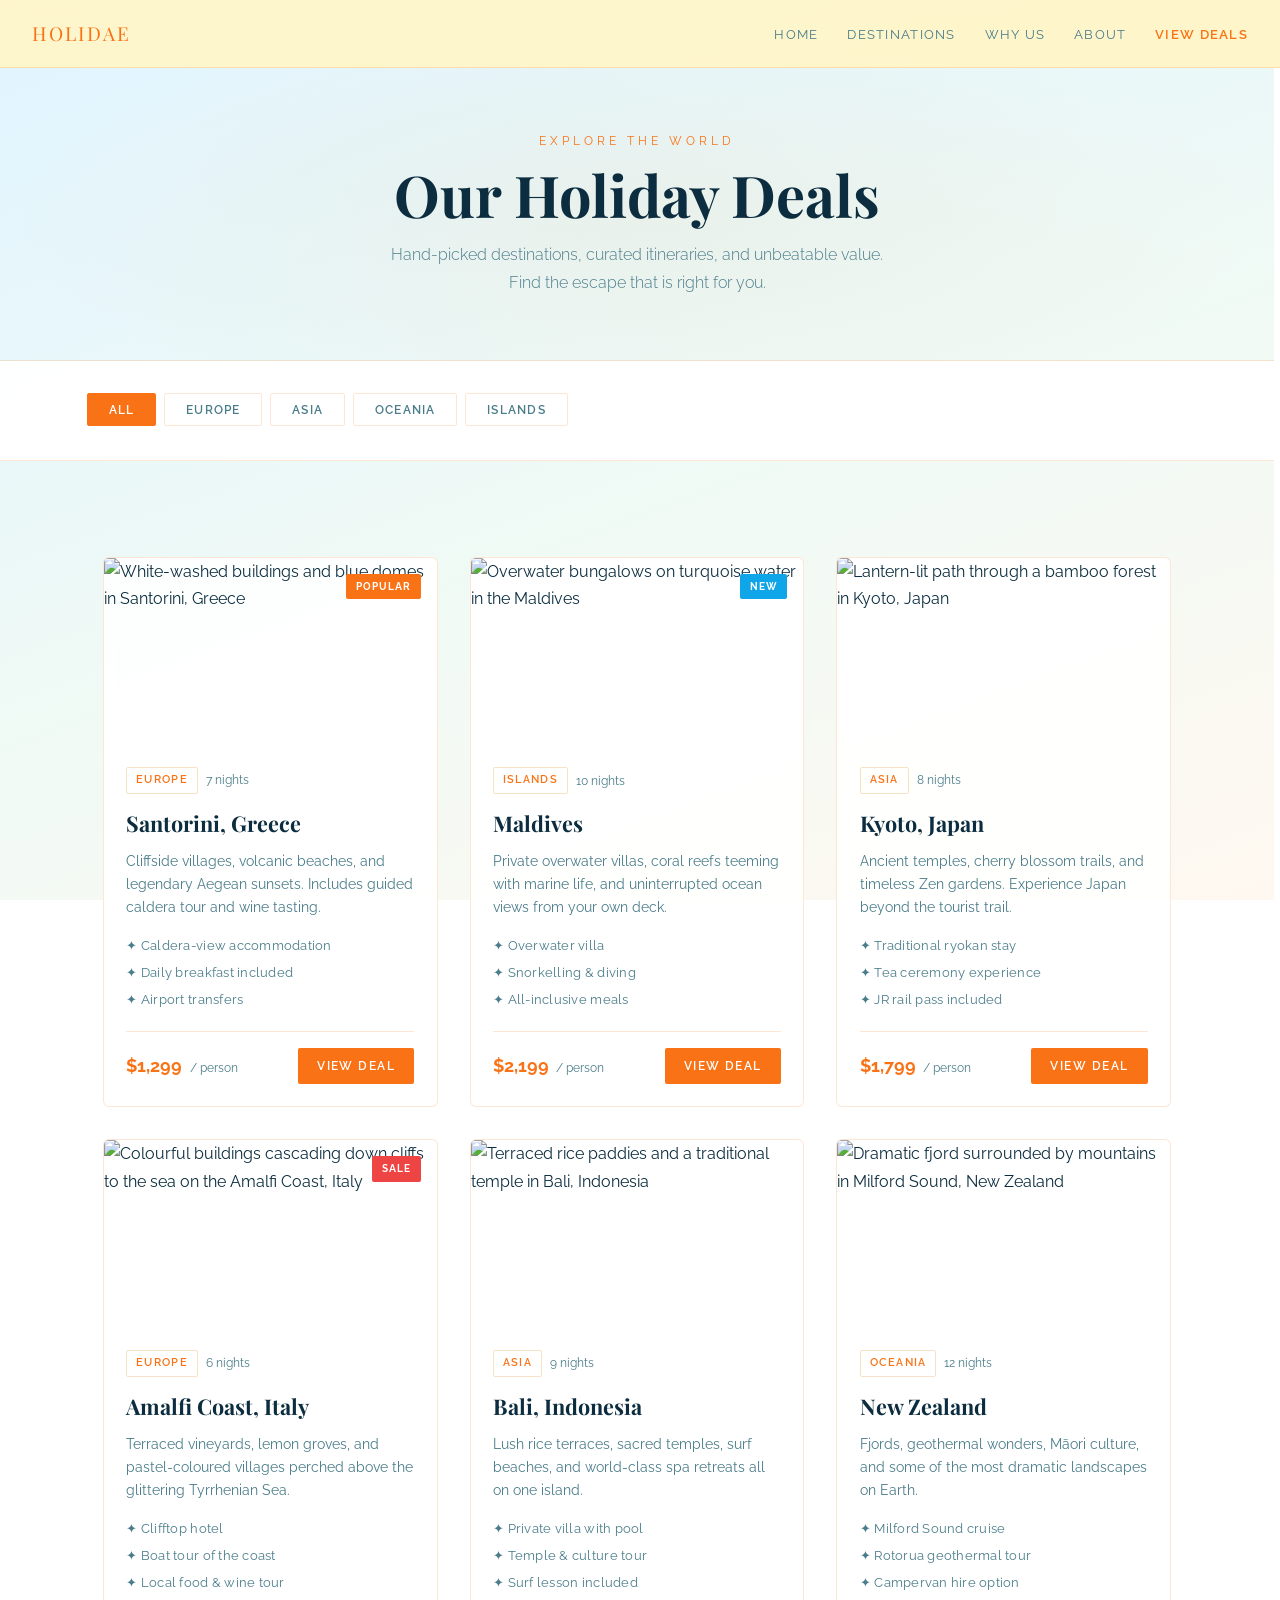
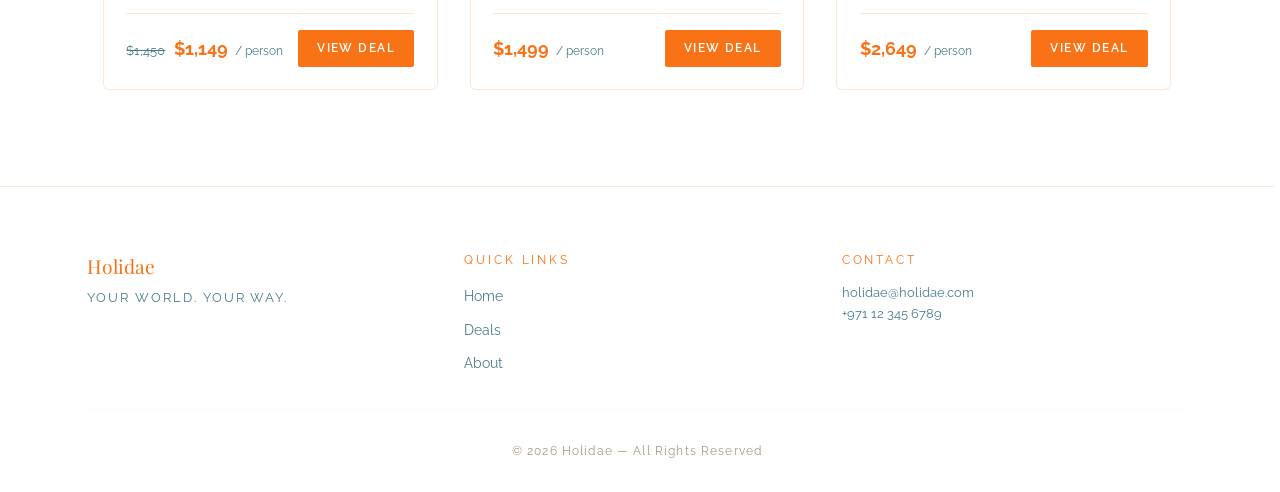
==== commit f46583a1: "Update deals.html fixing links" ====
--- a/Deals/deals.html
+++ b/Deals/deals.html
@@ -12,7 +12,7 @@
   <link href="https://fonts.googleapis.com/css2?family=Playfair+Display:wght@400;700&family=Raleway:wght@300;400;600&display=swap" rel="stylesheet" />
 
   <!-- Shared stylesheet. -->
-  <link rel="stylesheet" href="styles.css" />
+  <link rel="stylesheet" href="/styles.css" />
 
   <!-- Page-specific styles scoped to Deals.html. -->
   <link rel="stylesheet" href="deals.css" />
@@ -27,7 +27,7 @@
 
   <!-- NAVIGATION — identical structure to index.html for consistency. -->
   <nav id="navbar">
-    <a href="index.html" class="nav-brand"> Holidae</a>
+    <a href="/index.html" class="nav-brand"> Holidae</a>
 
     <button class="hamburger" id="hamburger" aria-label="Toggle navigation" aria-expanded="false">
       <span></span>
@@ -36,10 +36,10 @@
     </button>
 
     <ul class="nav-links" id="nav-links">
-      <li><a href="index.html"           class="nav-link">Home</a></li>
-      <li><a href="index.html#destinations" class="nav-link">Destinations</a></li>
-      <li><a href="index.html#why-us"    class="nav-link">Why Us</a></li>
-      <li><a href="index.html#about"     class="nav-link">About</a></li>
+      <li><a href="/index.html"           class="nav-link">Home</a></li>
+      <li><a href="/index.html#destinations" class="nav-link">Destinations</a></li>
+      <li><a href="/index.html#why-us"    class="nav-link">Why Us</a></li>
+      <li><a href="/index.html#about"     class="nav-link">About</a></li>
       <!-- Active page is highlighted via the .nav-active class. -->
       <li><a href="deals.html"        class="nav-link nav-cta nav-active">View Deals</a></li>
     </ul>
@@ -315,9 +315,9 @@
       <nav class="footer-col" aria-label="Footer navigation">
         <p class="footer-heading">Quick Links</p>
         <ul class="footer-links">
-          <li><a href="index.html">Home</a></li>
+          <li><a href="/index.html">Home</a></li>
           <li><a href="deals.html">Deals</a></li>
-          <li><a href="index.html#about">About</a></li>
+          <li><a href="/index.html#about">About</a></li>
         </ul>
       </nav>
       <div class="footer-col">
@@ -333,7 +333,7 @@
 
 
   <!-- Shared JS for hamburger nav. -->
-  <script src="script.js"></script>
+  <script src="/script.js"></script>
   <!-- Page-specific JS for the filter functionality. -->
   <script src="deals.js"></script>
 
--- a/styles.css
+++ b/styles.css
@@ -0,0 +1,776 @@
+
+/* 1. CSS CUSTOM PROPERTIES */
+/* Centralised variables make it easy to change the whole colour palette or
+typography from one place, and ensure consistency across every element. */
+
+:root {
+  /* Colours */
+  --bg-dark:       #ffffff;
+  --bg-mid:        #f0f9ff;
+  --accent:        #f97316;
+  --accent-glow:   rgba(249, 115, 22, 0.25);
+  --accent-dim:    rgba(249, 115, 22, 0.10);
+  --text-light:    #0c2d3f;
+  --text-dim:      #4a7c8a;
+  --card-bg:       rgba(255, 255, 255, 0.88);
+  --border:        rgba(249, 115, 22, 0.18);
+
+  /* Typography */
+  --font-display:  'Playfair Display', Georgia, serif;
+  --font-body:     'Raleway', 'Trebuchet MS', sans-serif;
+
+  /* Spacing scale */
+  --space-xs:  0.5rem;
+  --space-sm:  1rem;
+  --space-md:  2rem;
+  --space-lg:  4rem;
+  --space-xl:  6rem;
+
+  /* Layout */
+  --max-width: 1100px;
+  --nav-height: 68px;
+
+  /* Transitions */
+  --transition: 0.3s ease;
+}
+
+
+/* 2. RESET & BASE */
+/* Normalise browser defaults and set sensible global rules. */
+*, *::before, *::after {
+  box-sizing: border-box;
+  margin: 0;
+  padding: 0;
+}
+
+html {
+  /* Smooth scrolling when anchor links are clicked. */
+  scroll-behavior: smooth;
+  /* Prevent layout shift when a scrollbar appears. */
+  scrollbar-gutter: stable;
+}
+
+body {
+  font-family: var(--font-body);
+  font-size: 1rem;
+  line-height: 1.7;
+  color: var(--text-light);
+  background: linear-gradient(160deg, #e0f4ff 0%, #f0faf5 55%, #fff8f0 100%);
+  background-attachment: fixed;
+  min-height: 100vh;
+  overflow-x: hidden;
+}
+
+img {
+  /* Images never overflow their container. */
+  max-width: 100%;
+  display: block;
+}
+
+a {
+  color: inherit;
+  text-decoration: none;
+}
+
+ul {
+  list-style: none;
+}
+
+/* Thin, themed scrollbar for Webkit browsers. */
+::-webkit-scrollbar       { width: 6px; }
+::-webkit-scrollbar-track { background: #f0f9ff; }
+::-webkit-scrollbar-thumb { background: rgba(249,115,22,0.3); border-radius: 3px; }
+
+
+/* 3. REUSABLE COMPONENTS */
+/* Buttons */
+/* .btn is the base class. Modifier classes (--primary, --outline, --sm)
+are layered on top. This BEM-style pattern keeps styles composable. */
+.btn {
+  display: inline-block;
+  padding: 0.85rem 2.2rem;
+  font-family: var(--font-body);
+  font-size: 0.85rem;
+  font-weight: 600;
+  letter-spacing: 0.12em;
+  text-transform: uppercase;
+  cursor: pointer;
+  border: none;
+  border-radius: 2px;
+  transition: color var(--transition),
+              background var(--transition),
+              box-shadow var(--transition),
+              transform var(--transition);
+  position: relative;
+  overflow: hidden;
+}
+
+/* Subtle lift on any button hover. */
+.btn:hover {
+  transform: translateY(-2px);
+}
+
+/* Filled gold button. */
+.btn--primary {
+  background: var(--accent);
+  color: var(--bg-dark);
+}
+.btn--primary:hover {
+  background: #ea6a0a;
+  box-shadow: 0 8px 24px var(--accent-glow);
+}
+
+/* Bordered transparent button. */
+.btn--outline {
+  background: transparent;
+  border: 1.5px solid var(--accent);
+  color: var(--accent);
+}
+.btn--outline:hover {
+  background: var(--accent);
+  color: var(--bg-dark);
+  box-shadow: 0 8px 24px var(--accent-glow);
+}
+
+/* Small variant used inside cards. */
+.btn--sm {
+  padding: 0.5rem 1.2rem;
+  font-size: 0.75rem;
+  background: var(--accent);
+  color: var(--bg-dark);
+}
+.btn--sm:hover {
+  background: #ea6a0a;
+  box-shadow: 0 4px 14px var(--accent-glow);
+}
+
+/* --- Section Labels (eyebrow text above headings) --- */
+.section-label {
+  display: block;
+  font-size: 0.72rem;
+  letter-spacing: 0.35em;
+  text-transform: uppercase;
+  color: var(--accent);
+  margin-bottom: 0.5rem;
+}
+
+/* --- Section Titles --- */
+.section-title {
+  font-family: var(--font-display);
+  /* clamp() creates fluid typography:
+     minimum 1.8rem → scales with viewport → maximum 2.8rem.
+     This eliminates the need for separate media query overrides. */
+  font-size: clamp(1.8rem, 4vw, 2.8rem);
+  line-height: 1.2;
+  color: var(--text-light);
+  margin-bottom: var(--space-md);
+}
+
+/* --- Centred Section Wrapper --- */
+.section-inner {
+  max-width: var(--max-width);
+  margin: 0 auto;
+  padding: 0 var(--space-sm);
+}
+
+
+/* 4. NAVIGATION */
+/* Mobile-first: hamburger visible, links hidden by default. */
+/* At 768px+ the hamburger hides and links appear inline. */
+
+#navbar {
+  position: fixed;
+  top: 0;
+  left: 0;
+  width: 100%;
+  height: var(--nav-height);
+  display: flex;
+  align-items: center;
+  justify-content: space-between;
+  padding: 0 var(--space-md);
+  background: rgba(255, 245, 199, 0.92);
+  backdrop-filter: blur(12px);
+  -webkit-backdrop-filter: blur(12px); /* Safari prefix */
+  border-bottom: 1px solid var(--border);
+  z-index: 1000;
+  isolation: isolate; /* Creates a new stacking context for the nav, ensuring dropdowns appear above other content. */
+}
+
+/* Brand name in the nav. */
+.nav-brand {
+  font-family: var(--font-display);
+  font-size: 1.2rem;
+  letter-spacing: 0.1em;
+  color: var(--accent);
+  text-transform: uppercase;
+}
+
+/* Hamburger button — shown on mobile, hidden on desktop. */
+/* Three <span> children form the three icon bars. */
+.hamburger {
+  display: flex;          
+  flex-direction: column;
+  justify-content: space-between;
+  width: 26px;
+  height: 18px;
+  background: none;
+  border: none;
+  cursor: pointer;
+  padding: 0;
+  z-index: 1001;
+}
+
+.hamburger span {
+  display: block;
+  width: 100%;
+  height: 2px;
+  background: var(--accent);
+  border-radius: 2px;
+  /* Animate each bar for the open/close morph effect. */
+  transition: transform var(--transition), opacity var(--transition);
+  transform-origin: center;
+}
+
+/* When the nav is open, the JS adds .nav-open to #navbar. */
+/* These rules morph the three bars into an X shape. */
+#navbar.nav-open .hamburger span:nth-child(1) {
+  transform: translateY(8px) rotate(45deg);
+}
+#navbar.nav-open .hamburger span:nth-child(2) {
+  opacity: 0;
+  transform: scaleX(0);
+}
+#navbar.nav-open .hamburger span:nth-child(3) {
+  transform: translateY(-8px) rotate(-45deg);
+}
+
+/* Nav links — hidden on mobile, dropdown when open. */
+.nav-links {
+  /* Hidden off-screen by default on mobile. */
+  display: flex;
+  flex-direction: column;
+  gap: 0;
+  position: absolute;
+  top: var(--nav-height);
+  left: 0;
+  width: 100%;
+  background: rgba(253, 253, 253, 0.92);
+  border-bottom: 1px solid var(--border);
+  padding: var(--space-sm) 0;
+  /* Slide-down animation handled by max-height transition. */
+  max-height: 0;
+  overflow: hidden;
+  padding: 0; /* Remove padding when closed to prevent extra space. */
+  border-bottom: none; /* Remove border when closed to prevent visual glitch. */
+  transition: max-height 0.4s ease, padding 0.4s ease;
+  z-index: 1001;
+
+}
+
+/* When the hamburger is clicked, JS adds .nav-open to #navbar. */
+#navbar.nav-open .nav-links {
+  max-height: 400px; /* Large enough to reveal all links. */
+  padding: var(--space-sm) 0;
+}
+
+.nav-links a {
+  display: block;
+  padding: 0.75rem var(--space-md);
+  font-size: 0.85rem;
+  letter-spacing: 0.1em;
+  text-transform: uppercase;
+  color: var(--text-dim);
+  transition: color var(--transition), padding-left var(--transition);
+}
+
+.nav-links a:hover {
+  color: var(--accent);
+  padding-left: calc(var(--space-md) + 6px); 
+}
+
+/* Highlighting the "View Deals" button. */
+.nav-cta {
+  color: var(--accent) !important;
+  font-weight: 600;
+}
+
+
+/* 5. HERO SECTION */
+#home {
+  min-height: 100vh;
+  display: flex;
+  flex-direction: column;
+  justify-content: center;
+  align-items: center;
+  text-align: center;
+  /* Top padding clears the fixed nav; bottom padding for breathing room. */
+  padding: calc(var(--nav-height) + var(--space-lg)) var(--space-sm) var(--space-xl);
+  position: relative;
+  overflow: hidden;
+}
+
+/* Decorative ambient orbs — positioned absolutely behind content. */
+.hero-orb {
+  position: absolute;
+  border-radius: 50%;
+  filter: blur(80px);
+  pointer-events: none;
+  z-index: 0;
+}
+.hero-orb--1 {
+  width: 420px;
+  height: 420px;
+  background: radial-gradient(circle, rgba(249,115,22,0.10), transparent 70%);
+  top: 20%;
+  left: 50%;
+  transform: translateX(-50%);
+  animation: orb-drift 8s ease-in-out infinite alternate;
+}
+.hero-orb--2 {
+  width: 260px;
+  height: 260px;
+  background: radial-gradient(circle, rgba(56,189,248,0.12), transparent 70%);
+  bottom: 15%;
+  right: 10%;
+  animation: orb-drift 11s ease-in-out infinite alternate-reverse;
+}
+
+@keyframes orb-drift {
+  from { transform: translateX(-50%) translateY(0); }
+  to   { transform: translateX(-50%) translateY(30px); }
+}
+
+/* Eyebrow label above the main heading. */
+.hero-eyebrow {
+  font-size: 0.72rem;
+  letter-spacing: 0.3em;
+  text-transform: uppercase;
+  color: var(--accent);
+  margin-bottom: 1.2rem;
+  position: relative;
+  z-index: 1;
+  animation: fade-in-up 0.9s ease both;
+}
+
+/* Main heading uses fluid sizing via clamp(). */
+.hero-heading {
+  font-family: var(--font-display);
+  font-size: clamp(2.4rem, 8vw, 5rem);
+  letter-spacing: 0.03em;
+  line-height: 1.15;
+  color: var(--text-light);
+  position: relative;
+  z-index: 1;
+  animation: fade-in-up 0.9s ease 0.15s both;
+}
+
+/* Gold accent word in the heading. */
+.hero-heading span {
+  color: var(--accent);
+  text-shadow: 0 0 32px var(--accent-glow);
+}
+
+.hero-sub {
+  max-width: 540px;
+  margin-top: 1.2rem;
+  font-size: 1rem;
+  font-weight: 300;
+  line-height: 1.8;
+  color: var(--text-dim);
+  position: relative;
+  z-index: 1;
+  animation: fade-in-up 0.9s ease 0.3s both;
+}
+
+/* Button row — stacked on mobile, side-by-side on desktop. */
+.hero-btns {
+  display: flex;
+  flex-direction: column;
+  align-items: center;
+  gap: var(--space-sm);
+  margin-top: var(--space-md);
+  position: relative;
+  z-index: 1;
+  animation: fade-in-up 0.9s ease 0.45s both;
+}
+
+/* Offer message panel. */
+#offer-msg {
+  display: none; /* JS toggles this to 'block'. */
+  margin-top: var(--space-md);
+  padding: 1.1rem 1.8rem;
+  border-left: 3px solid var(--accent);
+  background: var(--accent-dim);
+  color: var(--text-light);
+  font-size: 0.95rem;
+  line-height: 1.7;
+  max-width: 520px;
+  text-align: left;
+  position: relative;
+  z-index: 1;
+  animation: fade-in-up 0.5s ease both;
+  border-radius: 0 4px 4px 0;
+}
+
+/* Shared keyframe used by hero elements. */
+@keyframes fade-in-up {
+  from { opacity: 0; transform: translateY(24px); }
+  to   { opacity: 1; transform: translateY(0);    }
+}
+
+
+/* 6. DESTINATIONS SECTION */
+#destinations {
+  padding: var(--space-xl) var(--space-sm);
+  text-align: center;
+}
+
+/* CSS Grid layout for destination cards.
+/* Grid-template-columns uses auto-fit + minmax so the browser automatically calculates 
+how many columns fit. On a 320px phone: 1 column. */
+/* On a 700px tablet: 2 columns. On 1000px+ desktop: 3 columns. */
+/* No media queries needed for this specific layout change. */
+.cards-grid {
+  display: grid;
+  grid-template-columns: repeat(auto-fit, minmax(280px, 1fr));
+  gap: var(--space-md);
+  max-width: var(--max-width);
+  margin: 0 auto;
+  text-align: left;
+}
+
+/* Individual destination card. */
+.dest-card {
+  background: var(--card-bg);
+  border: 1px solid var(--border);
+  border-radius: 6px;
+  overflow: hidden;
+  backdrop-filter: blur(6px);
+  transition: transform var(--transition), box-shadow var(--transition);
+}
+
+.dest-card:hover {
+  transform: translateY(-6px);
+  box-shadow: 0 20px 48px rgba(0,0,0,0.4);
+}
+
+/* Image wrapper allows the badge to be positioned absolutely. */
+.dest-card__img-wrap {
+  position: relative;
+  overflow: hidden;
+/* Fixed aspect ratio so all cards have uniform image height. */
+  aspect-ratio: 4 / 3;
+}
+
+.dest-card__img-wrap img {
+  width: 100%;
+  height: 100%;
+  object-fit: cover;
+  transition: transform 0.5s ease;
+}
+
+.dest-card:hover .dest-card__img-wrap img {
+  transform: scale(1.06);
+}
+
+/* Small badge pinned to the top-right of the card image. */
+.dest-card__badge {
+  position: absolute;
+  top: var(--space-sm);
+  right: var(--space-sm);
+  background: var(--accent);
+  color: var(--bg-dark);
+  font-size: 0.68rem;
+  font-weight: 700;
+  letter-spacing: 0.1em;
+  text-transform: uppercase;
+  padding: 0.25rem 0.65rem;
+  border-radius: 2px;
+}
+
+/* Blue-tinted badge for "New" items. */
+.dest-card__badge--new {
+  background: #4ea8de;
+  color: #fff;
+}
+
+/* Card text body. */
+.dest-card__body {
+  padding: 1.4rem;
+}
+
+.dest-card__name {
+  font-family: var(--font-display);
+  font-size: 1.3rem;
+  color: var(--text-light);
+  margin-bottom: 0.4rem;
+}
+
+.dest-card__desc {
+  font-size: 0.88rem;
+  color: var(--text-dim);
+  line-height: 1.6;
+  margin-bottom: 1.2rem;
+}
+
+/* Price and button sit side by side within the card footer. */
+.dest-card__footer {
+  display: flex;
+  align-items: center;
+  justify-content: space-between;
+  gap: var(--space-xs);
+}
+
+.dest-card__price {
+  font-size: 1rem;
+  font-weight: 600;
+  color: var(--accent);
+}
+
+.dest-card__price em {
+  font-style: normal;
+  font-size: 0.78rem;
+  font-weight: 400;
+  color: var(--text-dim);
+}
+
+
+/* 7. WHY US / FEATURES SECTION */
+#why-us {
+  padding: var(--space-xl) var(--space-sm);
+  text-align: center;
+  background: rgba(255,255,255,0.02);
+  border-top: 1px solid var(--border);
+  border-bottom: 1px solid var(--border);
+}
+
+/* Same auto-fit grid pattern as .cards-grid. */
+/* Switches from 1 column (mobile) to 3 columns (desktop) automatically. */
+.features-grid {
+  display: grid;
+  grid-template-columns: repeat(auto-fit, minmax(220px, 1fr));
+  gap: var(--space-md);
+  max-width: var(--max-width);
+  margin: 0 auto;
+}
+
+.feature {
+  padding: var(--space-md);
+  background: var(--card-bg);
+  border: 1px solid var(--border);
+  border-radius: 6px;
+  backdrop-filter: blur(6px);
+  transition: border-color var(--transition), transform var(--transition);
+}
+
+.feature:hover {
+  border-color: var(--accent);
+  transform: translateY(-4px);
+}
+
+.feature__title {
+  font-family: var(--font-display);
+  font-size: 1.15rem;
+  color: var(--text-light);
+  margin-bottom: 0.6rem;
+}
+
+.feature__desc {
+  font-size: 0.88rem;
+  color: var(--text-dim);
+  line-height: 1.7;
+}
+
+
+/* 8. VIDEO SECTION */
+#video {
+  padding: var(--space-xl) var(--space-sm);
+  text-align: center;
+}
+/* This ensures the video is never distorted or overflows on small screens. */
+.video-wrap {
+  width: 100%;
+  max-width: 800px;
+  margin: 0 auto;
+  aspect-ratio: 16 / 9;
+  border-radius: 6px;
+  overflow: hidden;
+  border: 1px solid var(--border);
+  box-shadow: 0 24px 60px rgba(0,0,0,0.5);
+}
+
+.video-wrap iframe {
+  width: 100%;
+  height: 100%;
+  border: none;
+}
+
+/* 9. ABOUT SECTION */
+#about {
+  padding: var(--space-xl) var(--space-sm);
+  display: flex;
+  justify-content: center;
+  text-align: center;
+}
+
+.about-card {
+  background: var(--card-bg);
+  border: 1px solid var(--border);
+  border-radius: 6px;
+  padding: clamp(2rem, 5vw, 3.5rem); /* Fluid padding. */
+  max-width: 660px;
+  width: 100%;
+  backdrop-filter: blur(8px);
+}
+
+.about-card p {
+  color: var(--text-dim);
+  line-height: 1.85;
+  font-size: 0.97rem;
+}
+
+
+/* 10. FOOTER */
+footer {
+  border-top: 1px solid var(--border);
+  padding: var(--space-lg) var(--space-sm) var(--space-md);
+}
+
+/* Three-column layout on desktop, stacked on mobile. */
+.footer-inner {
+  display: grid;
+  grid-template-columns: 1fr;
+  gap: var(--space-md);
+  max-width: var(--max-width);
+  margin: 0 auto var(--space-md);
+  text-align: center;
+}
+
+.footer-brand {
+  font-family: var(--font-display);
+  font-size: 1.2rem;
+  color: var(--accent);
+  margin-bottom: 0.3rem;
+}
+
+.footer-tagline {
+  font-size: 0.82rem;
+  color: var(--text-dim);
+  letter-spacing: 0.15em;
+  text-transform: uppercase;
+}
+
+.footer-heading {
+  font-size: 0.72rem;
+  letter-spacing: 0.25em;
+  text-transform: uppercase;
+  color: var(--accent);
+  margin-bottom: 0.8rem;
+}
+
+.footer-links li + li {
+  margin-top: 0.4rem;
+}
+
+.footer-links a {
+  font-size: 0.88rem;
+  color: var(--text-dim);
+  transition: color var(--transition);
+}
+
+.footer-links a:hover {
+  color: var(--accent);
+}
+
+footer p {
+  font-size: 0.82rem;
+  color: var(--text-dim);
+  line-height: 1.6;
+}
+
+.footer-copy {
+  text-align: center;
+  font-size: 0.72rem;
+  letter-spacing: 0.1em;
+  color: rgb(168, 152, 128);
+  padding-top: var(--space-md);
+  border-top: 1px solid rgba(232,160,69,0.06);
+  max-width: var(--max-width);
+  margin: 0 auto;
+}
+
+
+/* MEDIA QUERIES */
+/* Mobile-first approach: base styles above target small screens. */
+/* The queries below progressively enhance for larger viewports. */
+
+/* TABLET — 600px and wider */
+@media (min-width: 600px) {
+
+  /* Hero buttons sit side by side. */
+  .hero-btns {
+    flex-direction: row;
+    justify-content: center;
+  }
+
+  /* Footer columns: 2-column grid. */
+  .footer-inner {
+    grid-template-columns: repeat(2, 1fr);
+    text-align: left;
+  }
+}
+
+
+/* DESKTOP — 768px and wider */
+@media (min-width: 768px) {
+
+  /* --- Navigation ---
+     Hide the hamburger and show inline links on desktop. */
+  .hamburger {
+    display: none;
+  }
+
+  .nav-links {
+    /* Override the mobile dropdown styles. */
+    position: static;
+    flex-direction: row;
+    align-items: center;
+    gap: 1.8rem;
+    max-height: none; /* Remove the mobile slide-down constraint. */
+    overflow: visible;
+    background: none;
+    border: none;
+    padding: 0;
+    width: auto;
+  }
+
+  .nav-links a {
+    padding: 0;
+    font-size: 0.8rem;
+    display: inline;
+  }
+
+  /* Remove indent hover effect on desktop. */
+  .nav-links a:hover {
+    padding-left: 0;
+    color: var(--accent);
+  }
+
+  /* Footer: 3-column layout. */
+  .footer-inner {
+    grid-template-columns: repeat(3, 1fr);
+  }
+}
+
+
+/* LARGE DESKTOP — 1024px and wider */
+@media (min-width: 1024px) {
+
+  /* Increase section padding on large screens for a more spacious feel. */
+  #destinations,
+  #why-us,
+  #video,
+  #about {
+    padding: calc(var(--space-xl) * 1.25) var(--space-md);
+  }
+}
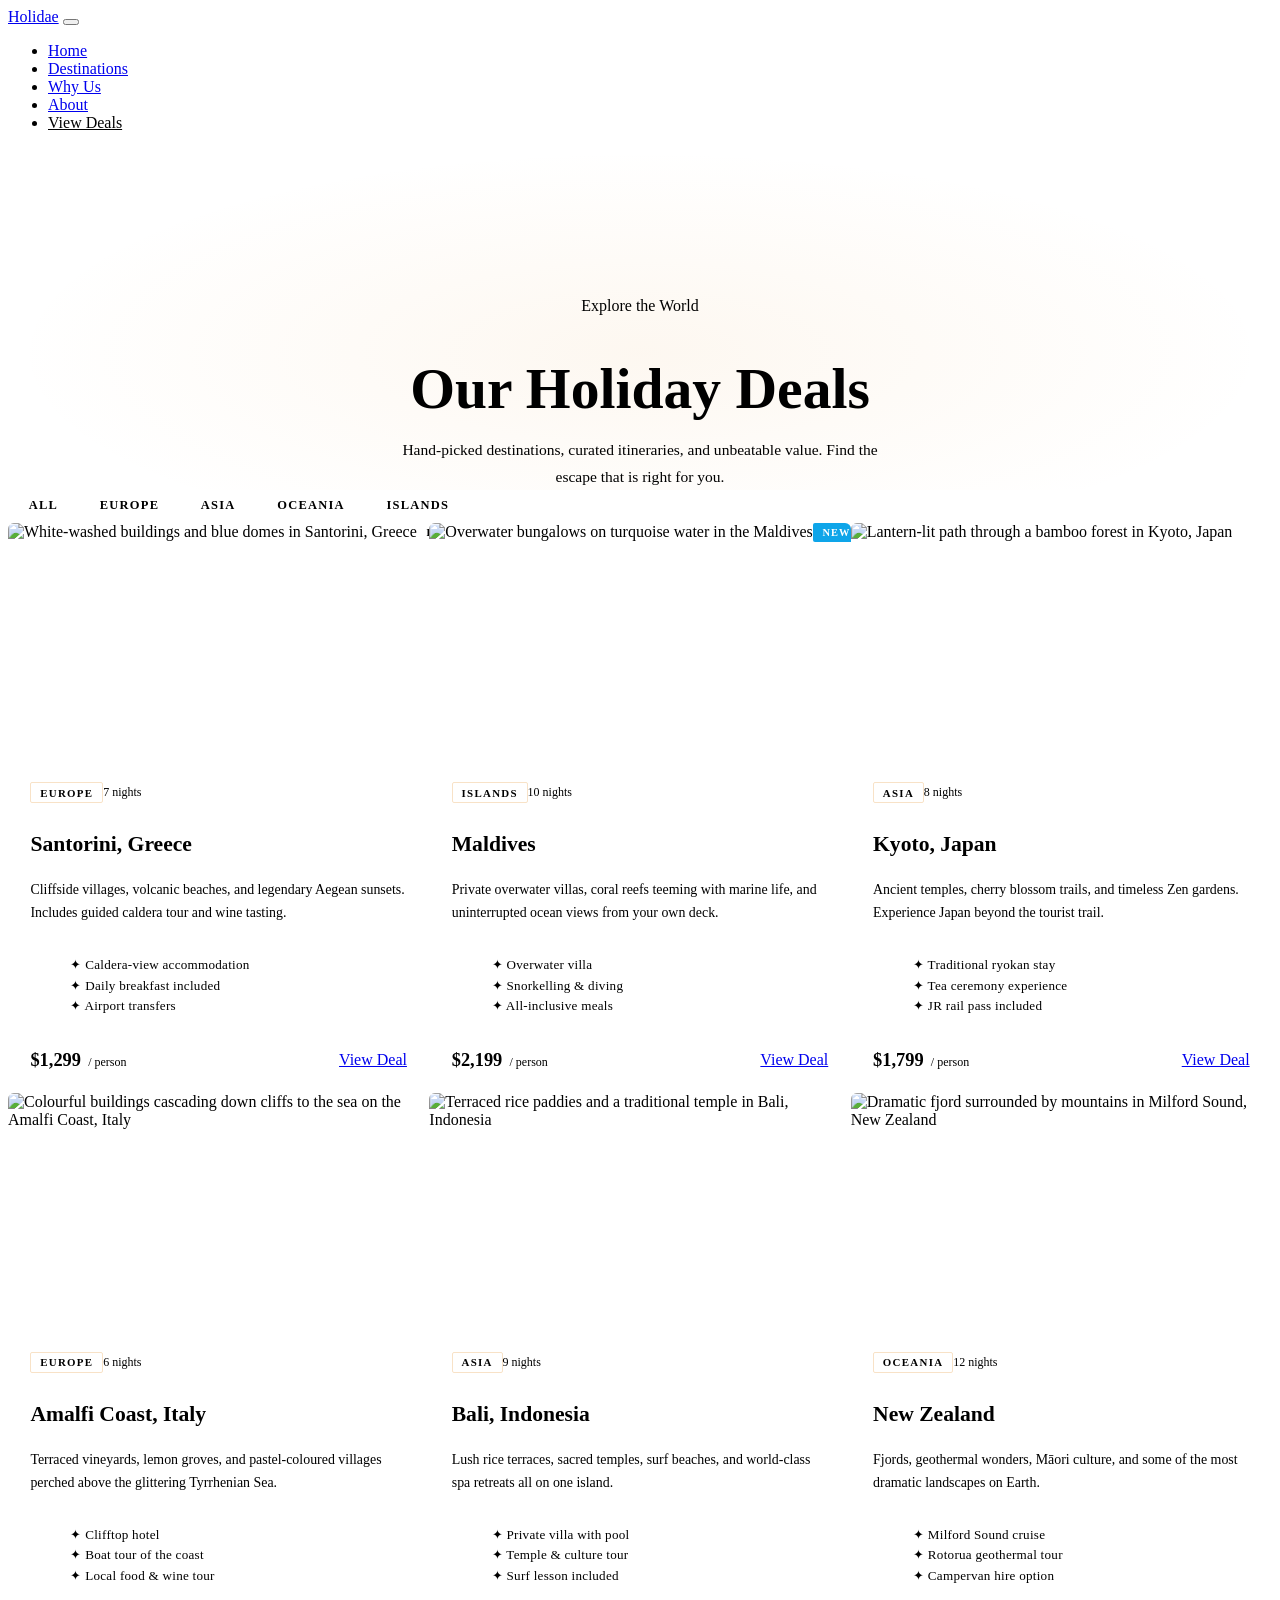
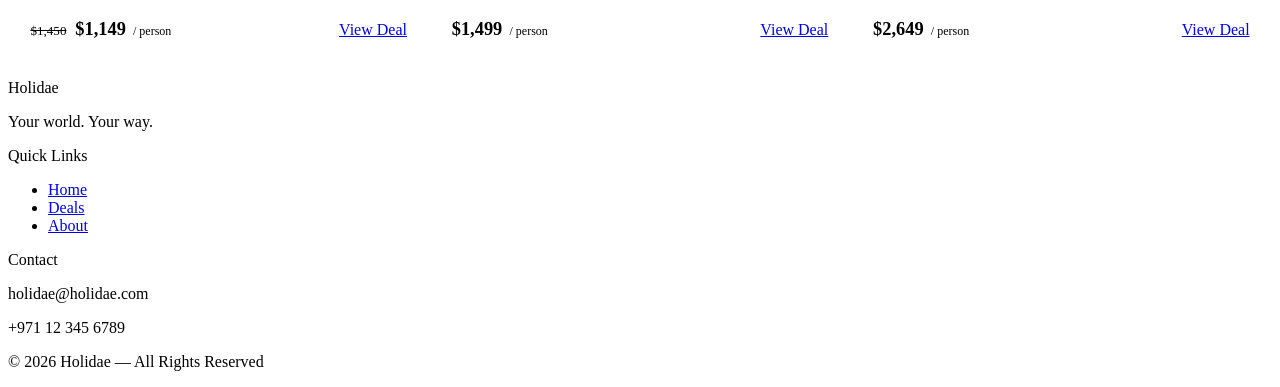
==== commit 1599e7a0: "Update deals.html" ====
--- a/Deals/deals.html
+++ b/Deals/deals.html
@@ -12,10 +12,10 @@
   <link href="https://fonts.googleapis.com/css2?family=Playfair+Display:wght@400;700&family=Raleway:wght@300;400;600&display=swap" rel="stylesheet" />
 
   <!-- Shared stylesheet. -->
-  <link rel="stylesheet" href="/styles.css" />
+  <link rel="stylesheet" href="/styles.css/" />
 
   <!-- Page-specific styles scoped to Deals.html. -->
-  <link rel="stylesheet" href="deals.css" />
+  <link rel="stylesheet" href="../Deals/deals.css" />
   <!-- Favicon: the small icon shown in the browser tab. -->
   <link rel="apple-touch-icon" sizes="180x180" href="assets/apple-touch-icon.png">
   <link rel="icon" type="image/png" sizes="32x32" href="assets/favicon-32x32.png">
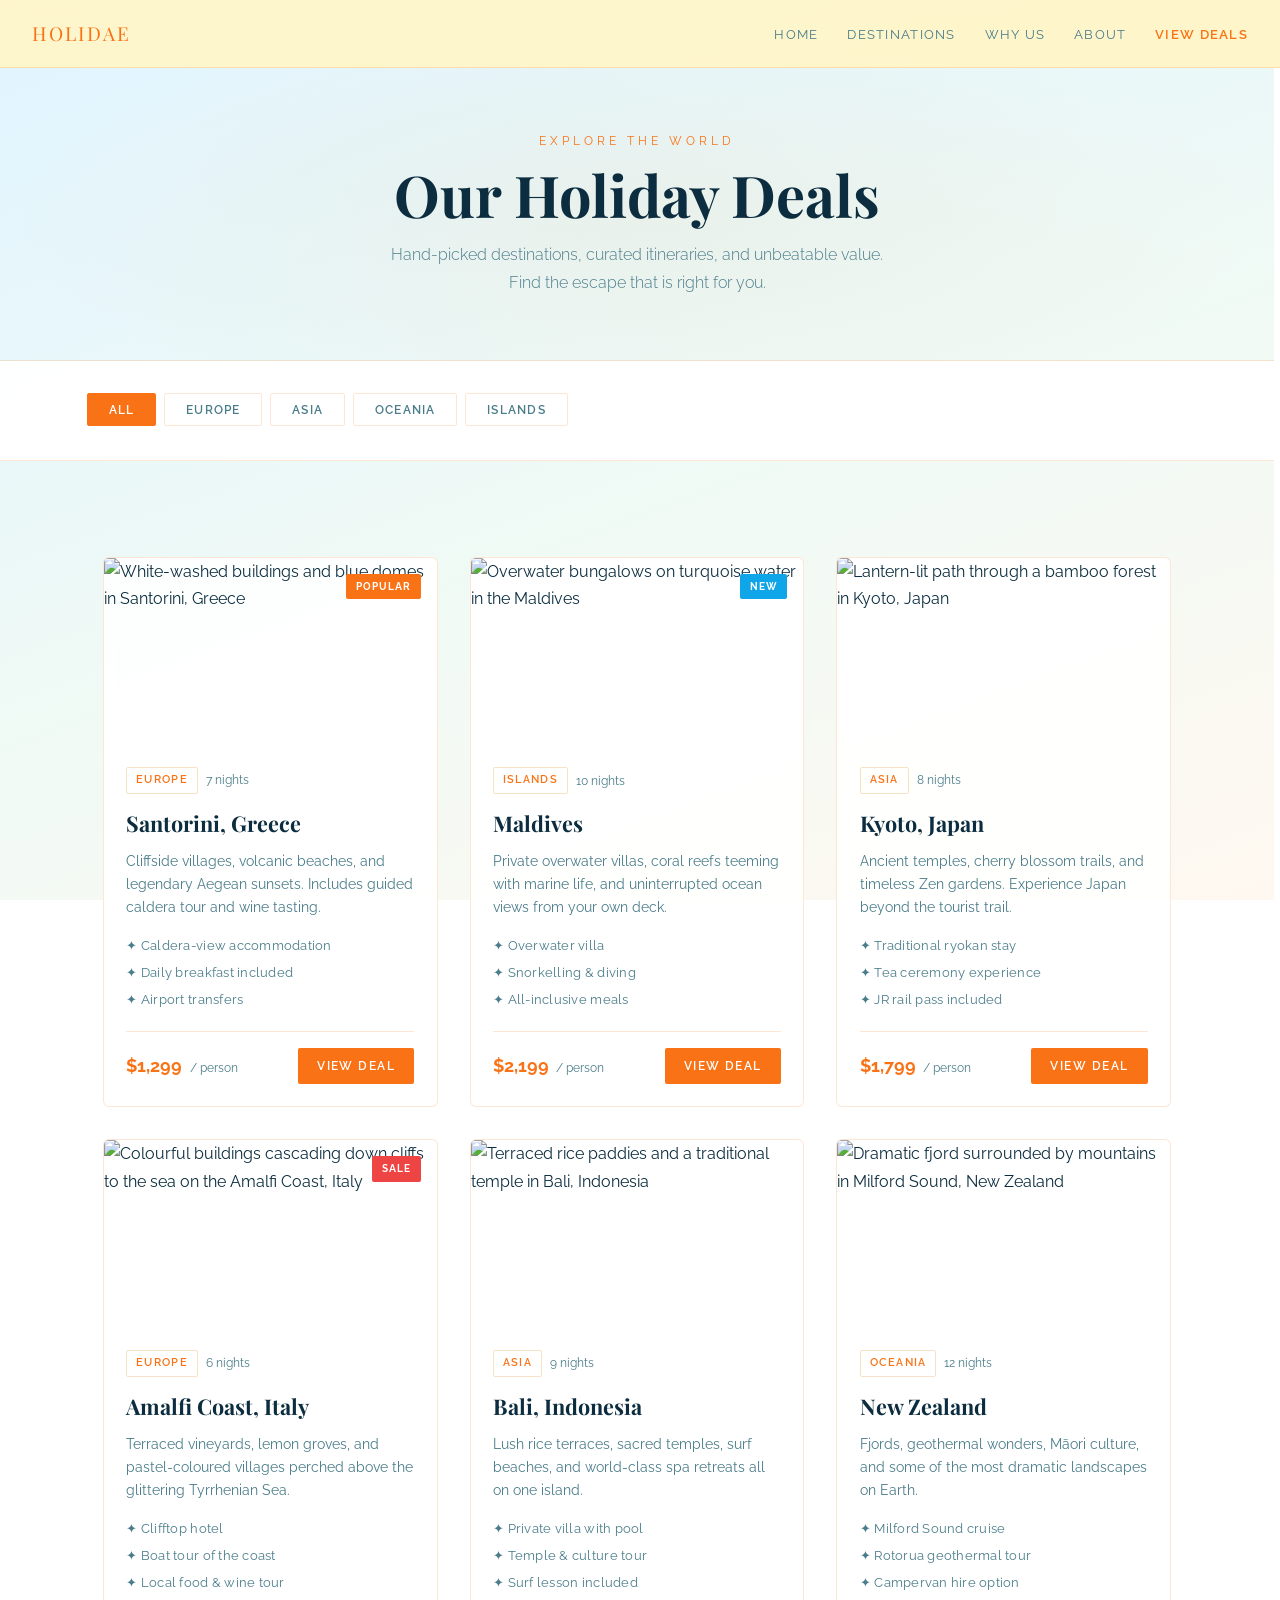
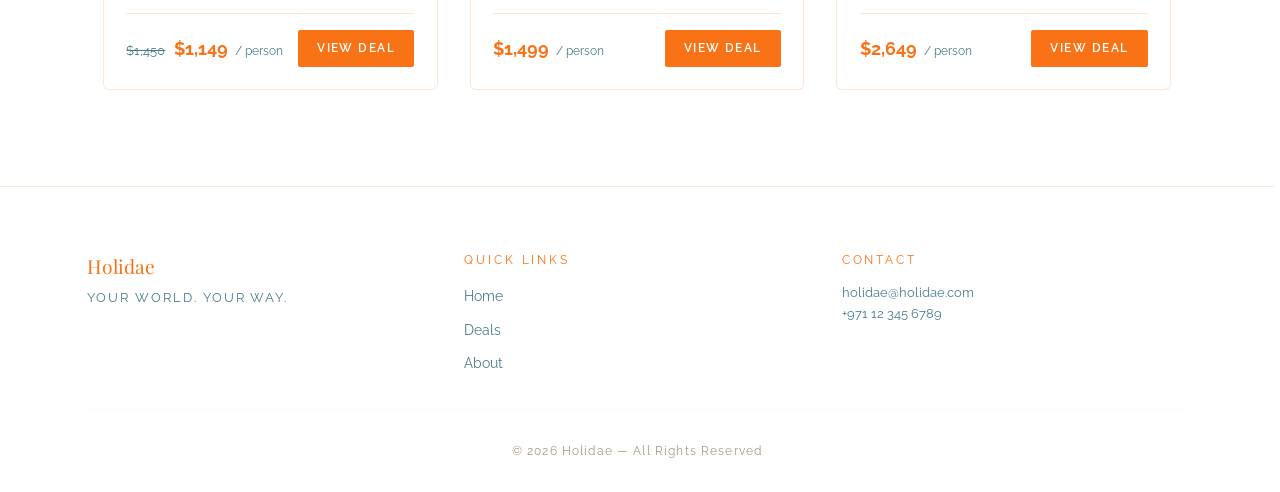
==== commit 9677241d: "Update deals.html" ====
--- a/Deals/deals.html
+++ b/Deals/deals.html
@@ -12,15 +12,15 @@
   <link href="https://fonts.googleapis.com/css2?family=Playfair+Display:wght@400;700&family=Raleway:wght@300;400;600&display=swap" rel="stylesheet" />
 
   <!-- Shared stylesheet. -->
-  <link rel="stylesheet" href="/styles.css/" />
+  <link rel="stylesheet" href="/styles.css" />
 
   <!-- Page-specific styles scoped to Deals.html. -->
-  <link rel="stylesheet" href="../Deals/deals.css" />
+  <link rel="stylesheet" href="/Deals/deals.css" />
   <!-- Favicon: the small icon shown in the browser tab. -->
-  <link rel="apple-touch-icon" sizes="180x180" href="assets/apple-touch-icon.png">
-  <link rel="icon" type="image/png" sizes="32x32" href="assets/favicon-32x32.png">
-  <link rel="icon" type="image/png" sizes="16x16" href="assets/favicon-16x16.png">
-  <link rel="manifest" href="assets/site.webmanifest">
+  <link rel="apple-touch-icon" sizes="180x180" href="/assets/apple-touch-icon.png">
+  <link rel="icon" type="image/png" sizes="32x32" href="/assets/favicon-32x32.png">
+  <link rel="icon" type="image/png" sizes="16x16" href="/assets/favicon-16x16.png">
+  <link rel="manifest" href="/assets/site.webmanifest">
 </head>
 
 <body>
@@ -41,7 +41,7 @@
       <li><a href="/index.html#why-us"    class="nav-link">Why Us</a></li>
       <li><a href="/index.html#about"     class="nav-link">About</a></li>
       <!-- Active page is highlighted via the .nav-active class. -->
-      <li><a href="deals.html"        class="nav-link nav-cta nav-active">View Deals</a></li>
+      <li><a href="/deals.html"        class="nav-link nav-cta nav-active">View Deals</a></li>
     </ul>
   </nav>
 
